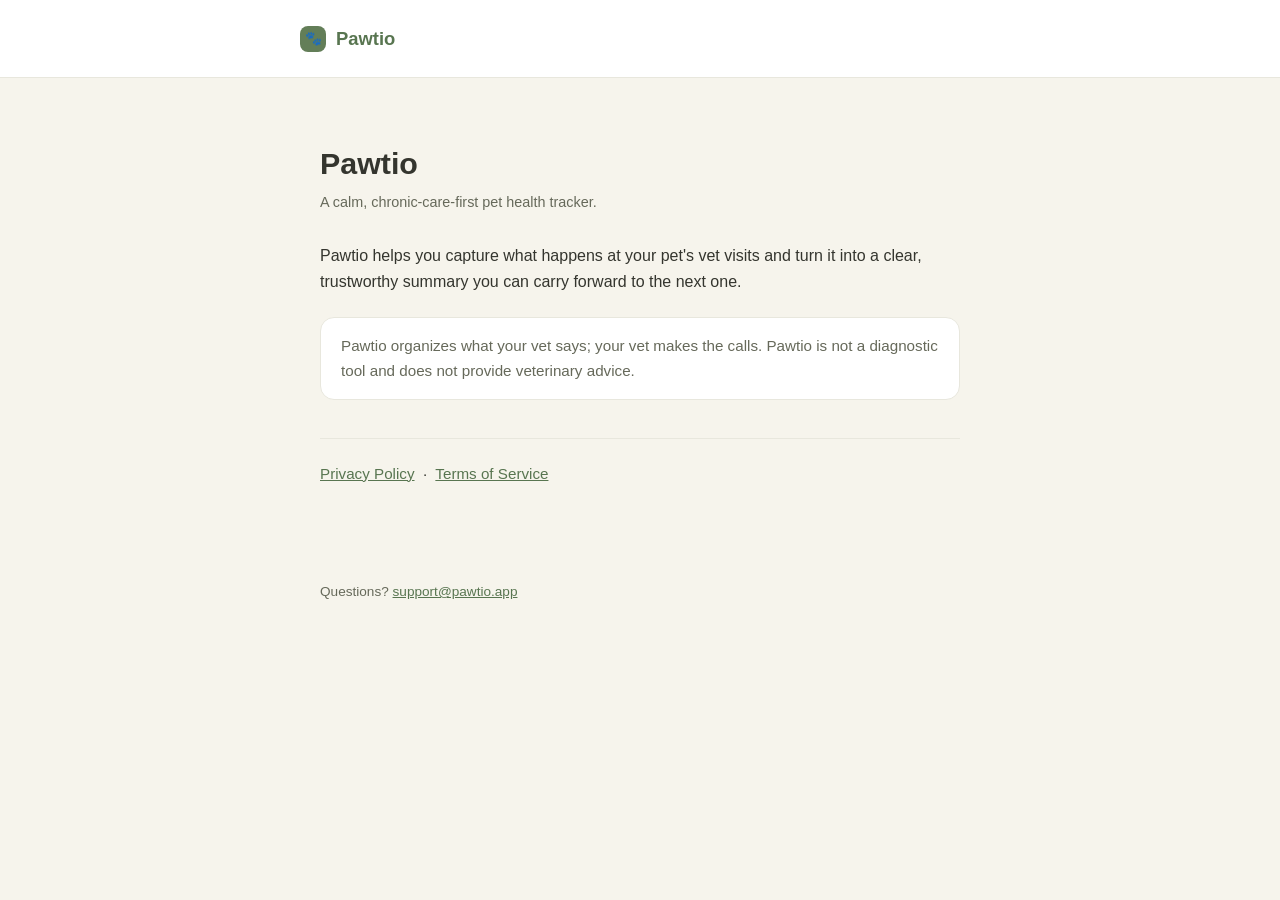
==== index.html @ 6967024a "Initial site: Privacy Policy + Terms of Service pages" ====
<!doctype html>
<html lang="en">
<head>
  <meta charset="utf-8" />
  <meta name="viewport" content="width=device-width, initial-scale=1" />
  <title>Pawtio</title>
  <link rel="stylesheet" href="/style.css" />
</head>
<body>
  <header>
    <a class="brand" href="/">
      <span class="paw">🐾</span>
      Pawtio
    </a>
  </header>
  <main>
    <h1>Pawtio</h1>
    <p class="meta">A calm, chronic-care-first pet health tracker.</p>
    <p>
      Pawtio helps you capture what happens at your pet's vet visits and turn it into a clear,
      trustworthy summary you can carry forward to the next one.
    </p>
    <div class="stance">
      Pawtio organizes what your vet says; your vet makes the calls. Pawtio is not a diagnostic
      tool and does not provide veterinary advice.
    </div>
    <p class="doc-links">
      <a href="/privacy">Privacy Policy</a> &nbsp;·&nbsp; <a href="/terms">Terms of Service</a>
    </p>
  </main>
  <footer>
    Questions? <a href="mailto:support@pawtio.app">support@pawtio.app</a>
  </footer>
</body>
</html>
---- style.css ----
:root {
  --bg: #f6f4ec;
  --surface: #ffffff;
  --text: #34352e;
  --muted: #66695a;
  --primary: #637e58;
  --primary-strong: #587550;
  --border: #e8e7dd;
}

* {
  box-sizing: border-box;
}

body {
  margin: 0;
  background: var(--bg);
  color: var(--text);
  font-family: -apple-system, BlinkMacSystemFont, "Segoe UI", Roboto, Helvetica, Arial,
    sans-serif;
  line-height: 1.6;
}

header {
  padding: 24px 20px;
  border-bottom: 1px solid var(--border);
  background: var(--surface);
}

header .brand {
  max-width: 680px;
  margin: 0 auto;
  display: flex;
  align-items: center;
  gap: 10px;
  font-weight: 700;
  font-size: 1.15rem;
  color: var(--primary-strong);
  text-decoration: none;
}

header .paw {
  width: 26px;
  height: 26px;
  border-radius: 8px;
  background: var(--primary);
  display: inline-flex;
  align-items: center;
  justify-content: center;
  color: var(--bg);
  font-size: 0.85rem;
}

main {
  max-width: 680px;
  margin: 0 auto;
  padding: 40px 20px 80px;
}

h1 {
  font-size: 1.9rem;
  margin-bottom: 4px;
}

h2 {
  font-size: 1.25rem;
  margin-top: 2.2em;
  color: var(--primary-strong);
}

.meta {
  color: var(--muted);
  font-size: 0.9rem;
  margin-top: 0;
  margin-bottom: 2em;
}

.stance {
  background: var(--surface);
  border: 1px solid var(--border);
  border-radius: 14px;
  padding: 16px 20px;
  margin: 1.5em 0;
  color: var(--muted);
  font-size: 0.95rem;
}

a {
  color: var(--primary-strong);
}

ul {
  padding-left: 1.3em;
}

li {
  margin-bottom: 0.5em;
}

.doc-links {
  margin-top: 2.5em;
  padding-top: 1.5em;
  border-top: 1px solid var(--border);
  font-size: 0.95rem;
}

footer {
  max-width: 680px;
  margin: 0 auto;
  padding: 0 20px 60px;
  color: var(--muted);
  font-size: 0.85rem;
}
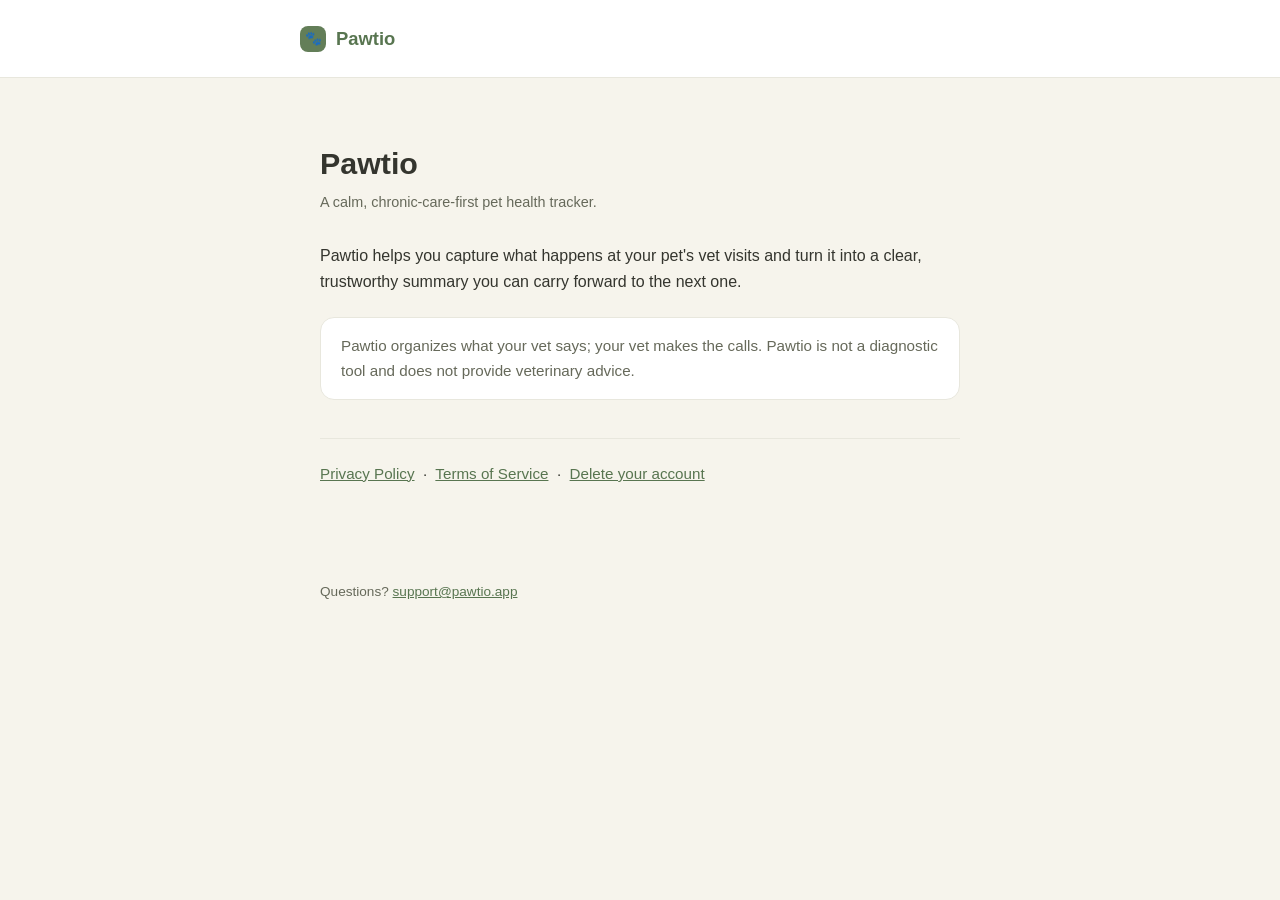
==== commit 782ae619: "Add /delete-account: how to delete a Pawtio account, with or without the app Google Play requires a " ====
--- a/index.html
+++ b/index.html
@@ -26,6 +26,7 @@
     </div>
     <p class="doc-links">
       <a href="/privacy">Privacy Policy</a> &nbsp;·&nbsp; <a href="/terms">Terms of Service</a>
+      &nbsp;·&nbsp; <a href="/delete-account">Delete your account</a>
     </p>
   </main>
   <footer>
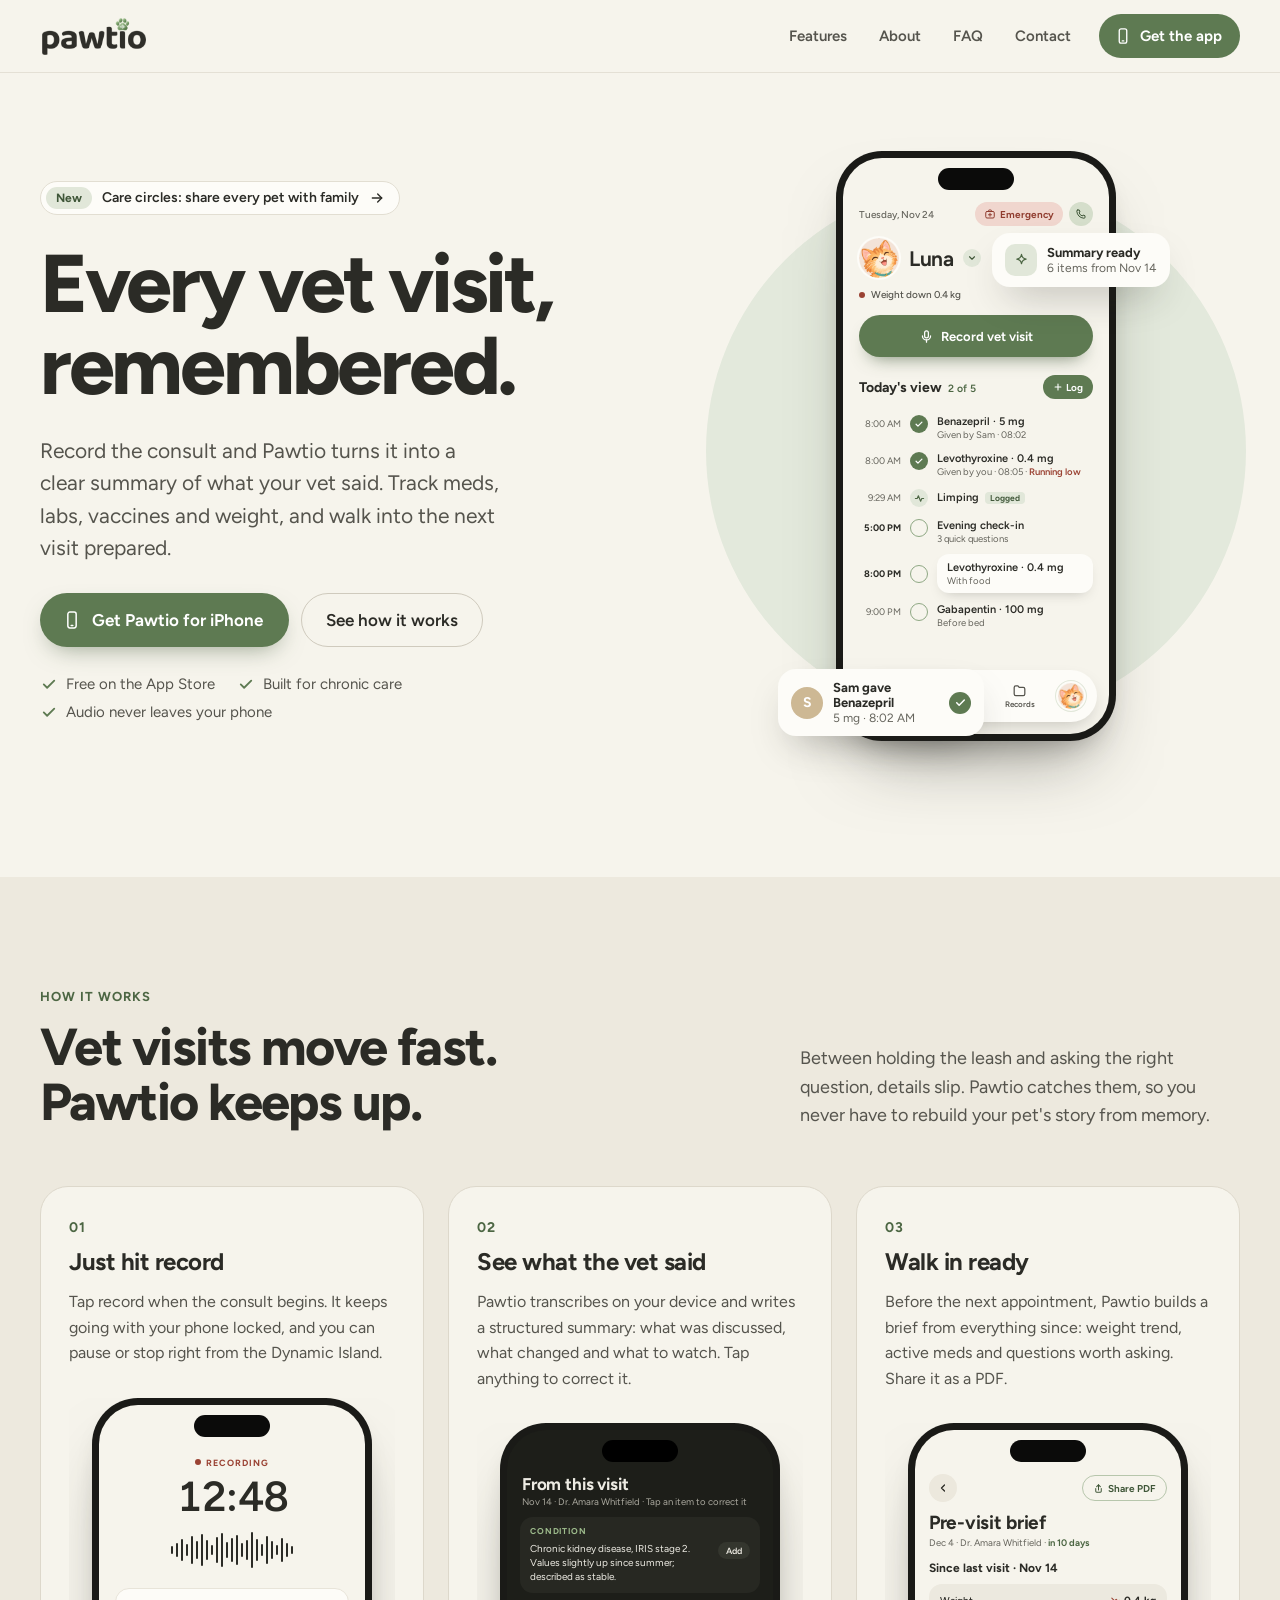
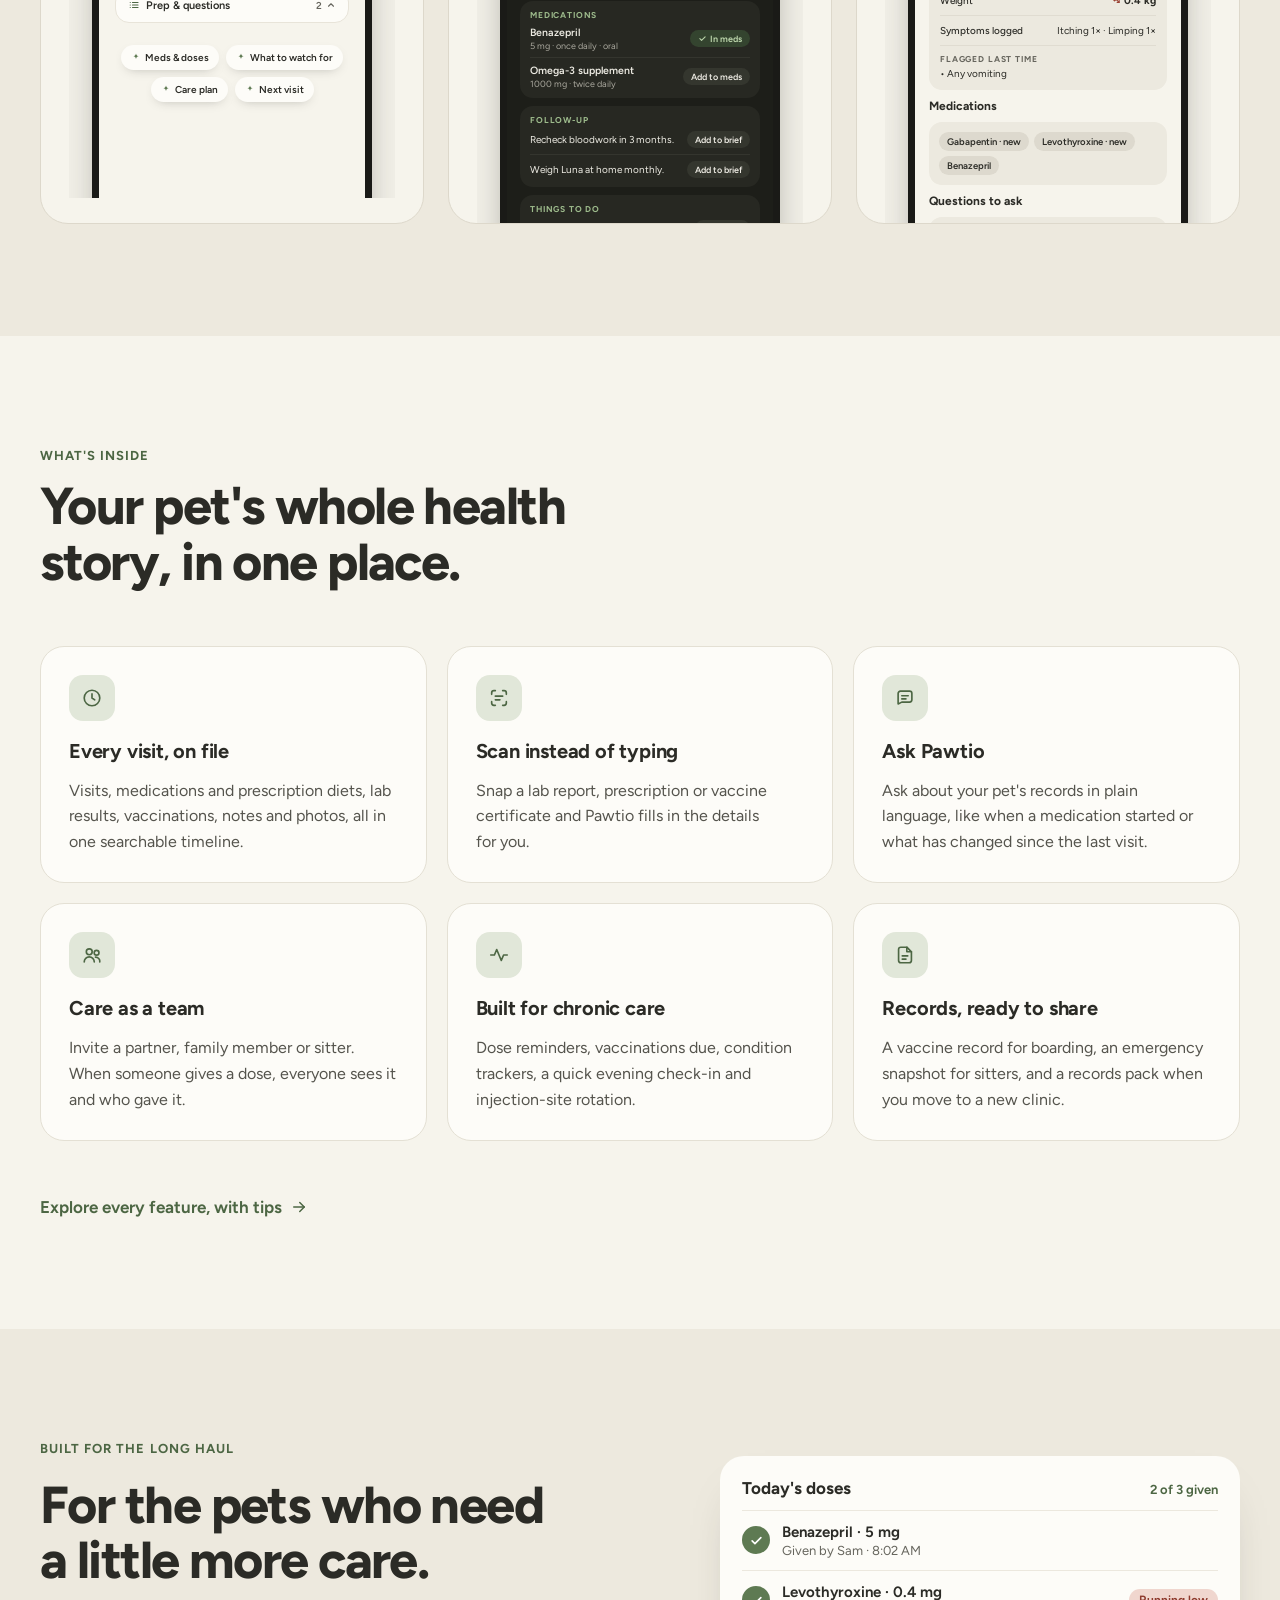
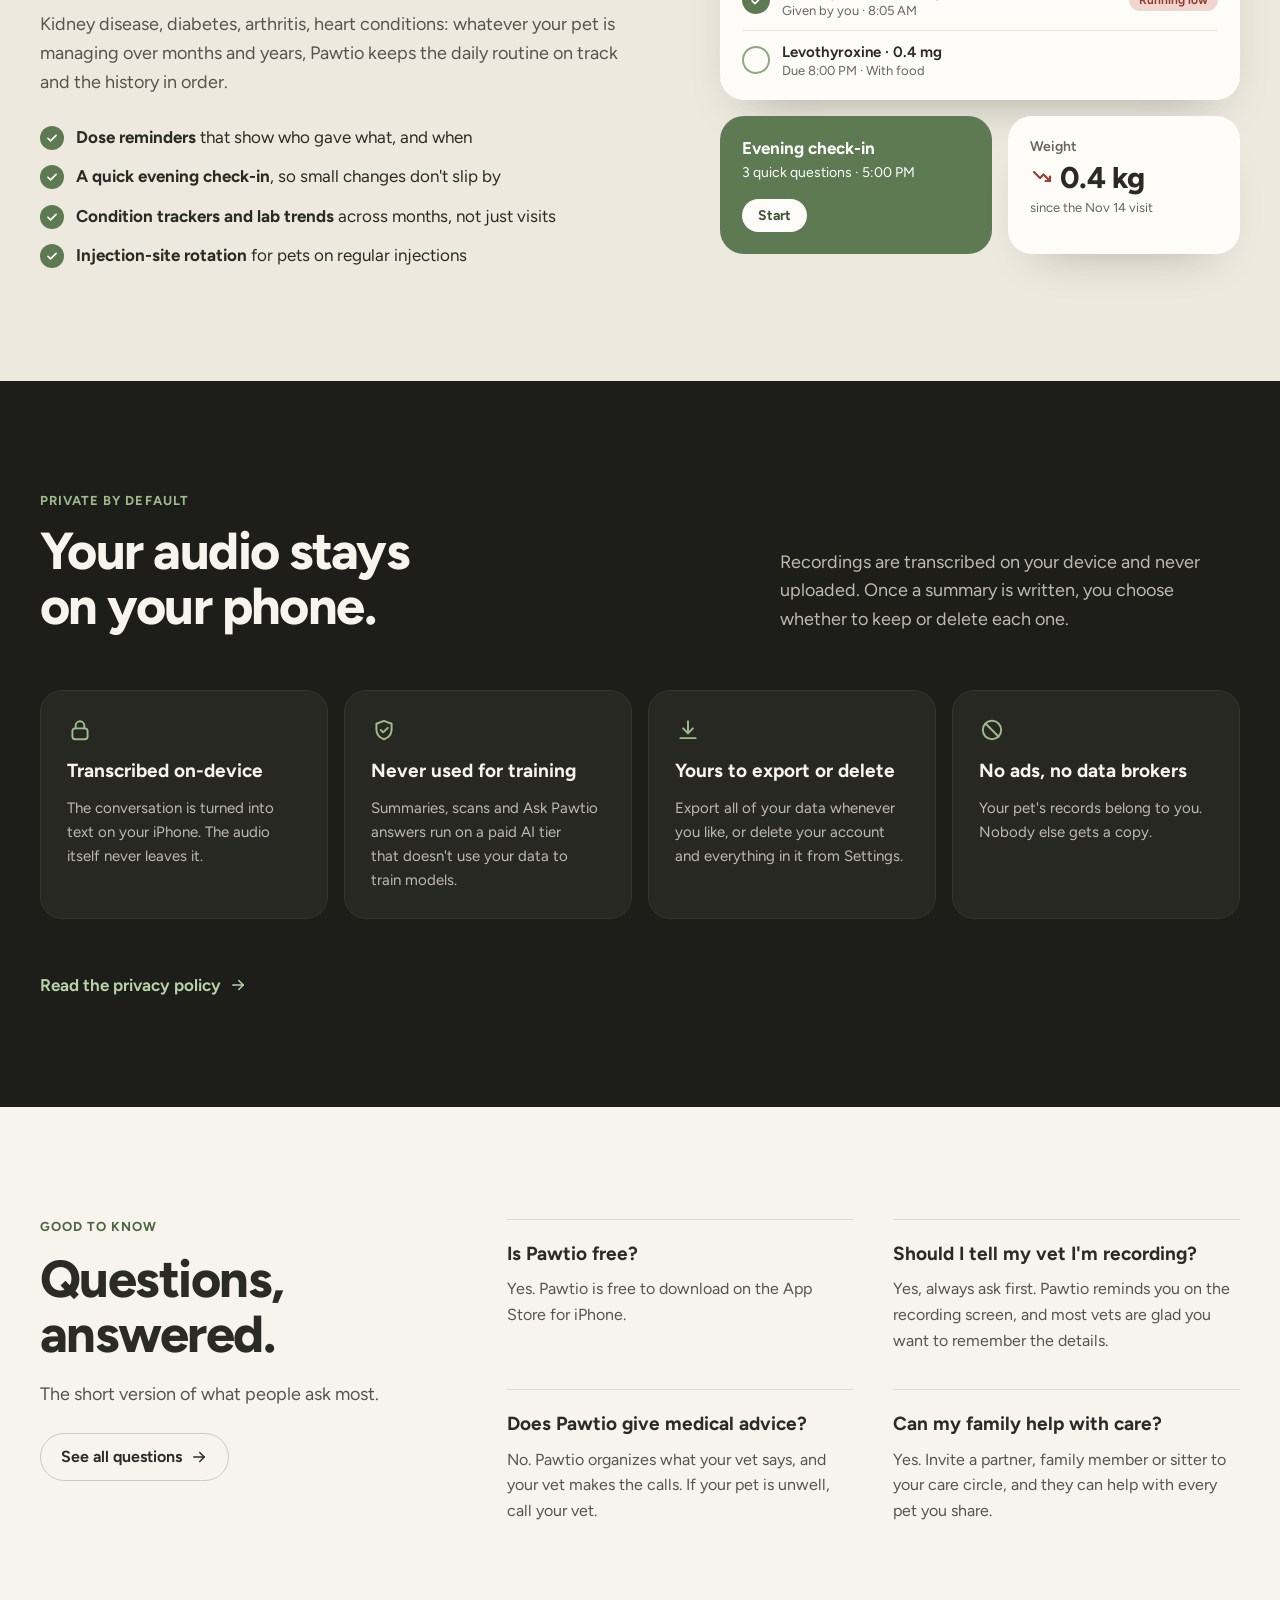
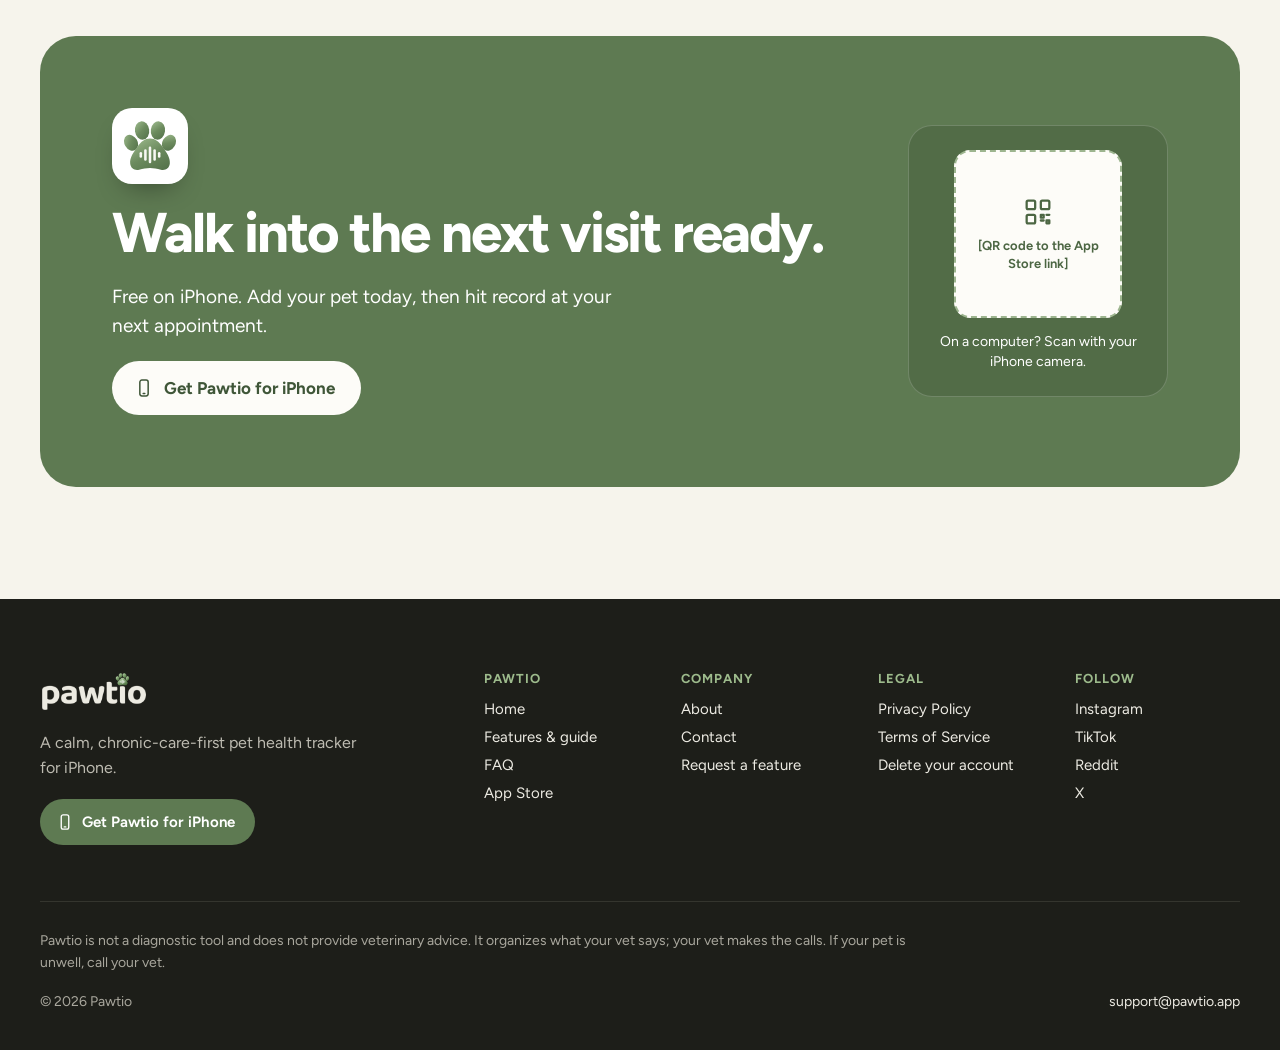
==== commit 5ef48ef3: "Add marketing site from the pawtio.app design: Home, Features, About, FAQ, Contact Static pages conv" ====
--- a/index.html
+++ b/index.html
@@ -1,36 +1,614 @@
 <!doctype html>
 <html lang="en">
 <head>
-  <meta charset="utf-8" />
-  <meta name="viewport" content="width=device-width, initial-scale=1" />
-  <title>Pawtio</title>
-  <link rel="stylesheet" href="/style.css" />
+<meta charset="utf-8">
+<meta name="viewport" content="width=device-width, initial-scale=1">
+<title>Pawtio — Every vet visit, remembered</title>
+<meta name="description" content="Pawtio is a calm, chronic-care-first pet health tracker for iPhone. Record your vet visit, get a clear summary, and walk into the next visit prepared.">
+<link rel="icon" type="image/png" href="/favicon.png">
+<link rel="apple-touch-icon" href="/apple-touch-icon.png">
+<link href="https://fonts.googleapis.com/css2?family=Figtree:wght@400..800&display=swap" rel="stylesheet">
+<style>
+body{margin:0;background:#F6F4EC}
+*{box-sizing:border-box}
+a{color:#4C6643}a:hover{color:#3F5638}
+h1,h2,h3{text-wrap:balance}
+p,li{text-wrap:pretty}
+:focus-visible{outline:2px solid #5E7A52;outline-offset:3px}
+</style>
 </head>
 <body>
-  <header>
-    <a class="brand" href="/">
-      <span class="paw">🐾</span>
-      Pawtio
-    </a>
-  </header>
-  <main>
-    <h1>Pawtio</h1>
-    <p class="meta">A calm, chronic-care-first pet health tracker.</p>
-    <p>
-      Pawtio helps you capture what happens at your pet's vet visits and turn it into a clear,
-      trustworthy summary you can carry forward to the next one.
-    </p>
-    <div class="stance">
-      Pawtio organizes what your vet says; your vet makes the calls. Pawtio is not a diagnostic
-      tool and does not provide veterinary advice.
-    </div>
-    <p class="doc-links">
-      <a href="/privacy">Privacy Policy</a> &nbsp;·&nbsp; <a href="/terms">Terms of Service</a>
-      &nbsp;·&nbsp; <a href="/delete-account">Delete your account</a>
-    </p>
-  </main>
-  <footer>
-    Questions? <a href="mailto:support@pawtio.app">support@pawtio.app</a>
-  </footer>
+<div style="font-family: 'Figtree', ui-sans-serif, system-ui, -apple-system, 'Segoe UI', Roboto, sans-serif; color: #2B2B26; background: #F6F4EC; -webkit-font-smoothing: antialiased;">
+<header style="width: 100%; box-sizing: border-box; font-family: 'Figtree', ui-sans-serif, system-ui, -apple-system, 'Segoe UI', Roboto, sans-serif; color: #2B2B26; background: #F6F4EC; border-bottom: 1px solid #E4E0D5;">
+<div style="max-width: 1248px; margin: 0 auto; padding: 14px 24px; box-sizing: border-box; display: flex; flex-wrap: wrap; align-items: center; justify-content: space-between; gap: 10px 24px;">
+<a href="/" aria-label="Pawtio home" style="display: inline-block; padding: 2px; color: #2B2B26; text-decoration: none; font-size: 30px; font-weight: 750; letter-spacing: -0.035em; line-height: 1;">
+<img src="/assets/wordmark.png" alt="" width="104" height="37" style="display: block; height: 37px; width: auto;">
+</a>
+<nav aria-label="Main" style="display: flex; flex-wrap: wrap; align-items: center; gap: 4px; margin-left: auto;">
+<a href="/features/" style="padding: 10px 14px; border-radius: 999px; font-size: 15px; font-weight: 600; text-decoration: none; color: #55544D; background: transparent;">Features</a>
+<a href="/about/" style="padding: 10px 14px; border-radius: 999px; font-size: 15px; font-weight: 600; text-decoration: none; color: #55544D; background: transparent;">About</a>
+<a href="/faq/" style="padding: 10px 14px; border-radius: 999px; font-size: 15px; font-weight: 600; text-decoration: none; color: #55544D; background: transparent;">FAQ</a>
+<a href="/contact/" style="padding: 10px 14px; border-radius: 999px; font-size: 15px; font-weight: 600; text-decoration: none; color: #55544D; background: transparent;">Contact</a>
+<a href="https://apps.apple.com/app/id6791683099" style="margin-left: 10px; display: inline-flex; align-items: center; gap: 8px; min-height: 44px; padding: 0 18px 0 15px; border-radius: 999px; background: #5E7A52; color: #FFFFFF; font-size: 15px; font-weight: 650; text-decoration: none;">
+<svg viewBox="0 0 24 24" aria-hidden="true" style="width: 18px; height: 18px; fill: none; stroke: currentColor; stroke-width: 1.8; stroke-linecap: round; stroke-linejoin: round; flex: none;"><rect x="7" y="2.5" width="10" height="19" rx="2.5"></rect><path d="M11 18.5h2"></path></svg>
+Get the app
+</a>
+</nav>
+</div>
+</header>
+<main>
+
+<section aria-labelledby="hero-title" style="padding: 48px 24px 96px; overflow: hidden;">
+<div style="max-width: 1200px; margin: 0 auto; display: flex; flex-wrap: wrap; align-items: center; gap: 56px 64px;">
+<div style="flex: 1 1 500px; min-width: 0; display: flex; flex-direction: column; align-items: flex-start; gap: 28px;">
+<a href="/features/#care-circle" style="display: inline-flex; align-items: center; gap: 10px; padding: 5px 14px 5px 5px; border-radius: 999px; background: #FDFCF8; border: 1px solid #E2DED2; color: #2B2B26; font-size: 14px; font-weight: 600; text-decoration: none;">
+<span style="padding: 4px 10px; border-radius: 999px; background: #E1E7D9; color: #3F5638; font-size: 12px; font-weight: 700;">New</span>
+<span>Care circles: share every pet with family</span>
+<svg viewBox="0 0 24 24" aria-hidden="true" style="width: 16px; height: 16px; fill: none; stroke: currentColor; stroke-width: 2; stroke-linecap: round; stroke-linejoin: round; flex: none;"><path d="M5 12h14"></path><path d="m13 6 6 6-6 6"></path></svg>
+</a>
+<h1 id="hero-title" style="margin: 0; font-size: clamp(46px, 6.4vw, 84px); line-height: 1; letter-spacing: -0.04em; font-weight: 750;">Every vet visit, remembered.</h1>
+<p style="margin: 0; max-width: 540px; font-size: clamp(18px, 1.7vw, 21px); line-height: 1.55; color: #55544D;">Record the consult and Pawtio turns it into a clear summary of what your vet said. Track meds, labs, vaccines and weight, and walk into the next visit prepared.</p>
+<div style="display: flex; flex-wrap: wrap; gap: 12px;">
+<a href="https://apps.apple.com/app/id6791683099" style="display: inline-flex; align-items: center; gap: 10px; min-height: 54px; padding: 0 26px 0 22px; border-radius: 999px; background: #5E7A52; color: #FFFFFF; font-size: 17px; font-weight: 650; text-decoration: none; box-shadow: 0 10px 24px -10px rgba(62, 85, 55, 0.55);">
+<svg viewBox="0 0 24 24" aria-hidden="true" style="width: 20px; height: 20px; fill: none; stroke: currentColor; stroke-width: 1.8; stroke-linecap: round; stroke-linejoin: round; flex: none;"><rect x="7" y="2.5" width="10" height="19" rx="2.5"></rect><path d="M11 18.5h2"></path></svg>
+Get Pawtio for iPhone
+</a>
+<a href="#how" style="display: inline-flex; align-items: center; gap: 8px; min-height: 54px; padding: 0 24px; border-radius: 999px; border: 1.5px solid #CFCABD; color: #2B2B26; font-size: 17px; font-weight: 600; text-decoration: none;">See how it works</a>
+</div>
+<ul style="list-style: none; margin: 0; padding: 0; display: flex; flex-wrap: wrap; gap: 10px 22px; font-size: 15px; color: #55544D;">
+<li style="display: flex; align-items: center; gap: 8px;"><svg viewBox="0 0 24 24" aria-hidden="true" style="width: 18px; height: 18px; fill: none; stroke: #5E7A52; stroke-width: 2.4; stroke-linecap: round; stroke-linejoin: round; flex: none;"><path d="m5 12.5 4.5 4.5L19 7.5"></path></svg>Free on the App Store</li>
+<li style="display: flex; align-items: center; gap: 8px;"><svg viewBox="0 0 24 24" aria-hidden="true" style="width: 18px; height: 18px; fill: none; stroke: #5E7A52; stroke-width: 2.4; stroke-linecap: round; stroke-linejoin: round; flex: none;"><path d="m5 12.5 4.5 4.5L19 7.5"></path></svg>Built for chronic care</li>
+<li style="display: flex; align-items: center; gap: 8px;"><svg viewBox="0 0 24 24" aria-hidden="true" style="width: 18px; height: 18px; fill: none; stroke: #5E7A52; stroke-width: 2.4; stroke-linecap: round; stroke-linejoin: round; flex: none;"><path d="m5 12.5 4.5 4.5L19 7.5"></path></svg>Audio never leaves your phone</li>
+</ul>
+</div>
+<div style="flex: 1 1 420px; min-width: 0; display: flex; justify-content: center;">
+<div style="position: relative; width: 340px; max-width: 100%; height: 660px;">
+<div aria-hidden="true" style="position: absolute; left: 50%; top: 50%; width: 540px; height: 540px; margin: -270px 0 0 -270px; border-radius: 50%; background: #E3E9DC;"></div>
+<div style="position: absolute; left: 50%; top: 30px; margin-left: -140px;">
+<div role="img" aria-label="Pawtio's Today screen for Luna: a Record vet visit button, today's doses showing who gave them, and an evening check-in" style="width: 280px; height: 590px; box-sizing: border-box; padding: 7px; border-radius: 46px; background: #1A1A17; box-shadow: 0 40px 70px -30px rgba(43, 43, 38, 0.5), 0 16px 30px -18px rgba(43, 43, 38, 0.4); font-family: 'Figtree', ui-sans-serif, system-ui, -apple-system, 'Segoe UI', Roboto, sans-serif; color: #2B2B26;">
+<div style="position: relative; width: 100%; height: 100%; border-radius: 39px; overflow: hidden; background: #F6F4EC;">
+<div style="position: absolute; top: 10px; left: 50%; width: 76px; height: 22px; margin-left: -38px; border-radius: 11px; background: #0B0B0A;"></div>
+<div style="padding: 44px 16px 0; display: flex; flex-direction: column; gap: 10px;">
+
+<div style="display: flex; align-items: center; justify-content: space-between;">
+<span style="font-size: 10px; font-weight: 500; color: #66655D;">Tuesday, Nov 24</span>
+<div style="display: flex; align-items: center; gap: 6px;">
+<span style="display: inline-flex; align-items: center; gap: 4px; height: 24px; padding: 0 9px; border-radius: 999px; background: #F0D6CE; color: #8F3B2E; font-size: 10px; font-weight: 650;"><svg viewBox="0 0 24 24" style="width: 12px; height: 12px; fill: none; stroke: currentColor; stroke-width: 2; stroke-linecap: round; stroke-linejoin: round;"><rect x="3.5" y="7" width="17" height="13" rx="2.5"></rect><path d="M9 7V5.5A1.5 1.5 0 0 1 10.5 4h3A1.5 1.5 0 0 1 15 5.5V7"></path><path d="M12 10.5v6"></path><path d="M9 13.5h6"></path></svg>Emergency</span>
+<span style="width: 24px; height: 24px; border-radius: 50%; background: #D5DECB; color: #3F5638; display: grid; place-items: center;"><svg viewBox="0 0 24 24" style="width: 12px; height: 12px; fill: none; stroke: currentColor; stroke-width: 2; stroke-linecap: round; stroke-linejoin: round;"><path d="M5.5 4h3l1.5 4-2 1.3a11 11 0 0 0 6.7 6.7L16 14l4 1.5v3a2 2 0 0 1-2.2 2A16.5 16.5 0 0 1 3.5 6.2 2 2 0 0 1 5.5 4z"></path></svg></span>
+</div>
+</div>
+
+<div style="display: flex; align-items: center; gap: 10px; margin-top: 2px;">
+<img src="/assets/luna.png" alt="" style="width: 40px; height: 40px; border-radius: 50%; display: block; flex: none; box-shadow: 0 0 0 2px #FDFCF8;">
+<span style="font-size: 21px; font-weight: 650; letter-spacing: -0.02em;">Luna</span>
+<span style="width: 18px; height: 18px; border-radius: 50%; background: #E1E7D9; color: #3F5638; display: grid; place-items: center;"><svg viewBox="0 0 24 24" style="width: 10px; height: 10px; fill: none; stroke: currentColor; stroke-width: 2.6; stroke-linecap: round; stroke-linejoin: round;"><path d="m6 9 6 6 6-6"></path></svg></span>
+</div>
+
+<div style="display: flex; align-items: center; gap: 6px; font-size: 10px; font-weight: 500; color: #55544D;"><span style="width: 6px; height: 6px; border-radius: 50%; background: #9A4233;"></span>Weight down 0.4 kg</div>
+
+<div style="margin-top: 4px; height: 42px; border-radius: 999px; background: #5E7A52; color: #FFFFFF; display: flex; align-items: center; justify-content: center; gap: 7px; font-size: 13px; font-weight: 650; box-shadow: 0 10px 18px -10px rgba(62, 85, 55, 0.7);"><svg viewBox="0 0 24 24" style="width: 15px; height: 15px; fill: none; stroke: currentColor; stroke-width: 2; stroke-linecap: round; stroke-linejoin: round;"><rect x="9" y="3" width="6" height="11" rx="3"></rect><path d="M5.5 11a6.5 6.5 0 0 0 13 0"></path><path d="M12 17.5V21"></path></svg>Record vet visit</div>
+
+<div style="display: flex; align-items: center; justify-content: space-between; margin-top: 8px;">
+<span style="display: inline-flex; align-items: baseline; gap: 6px;"><span style="font-size: 14px; font-weight: 700;">Today's view</span><span style="font-size: 10.5px; font-weight: 600; color: #4C6643;">2 of 5</span></span>
+<span style="display: inline-flex; align-items: center; gap: 3px; height: 24px; padding: 0 10px; border-radius: 999px; background: #5E7A52; color: #FFFFFF; font-size: 10px; font-weight: 650;"><svg viewBox="0 0 24 24" style="width: 10px; height: 10px; fill: none; stroke: currentColor; stroke-width: 2.6; stroke-linecap: round;"><path d="M12 5v14"></path><path d="M5 12h14"></path></svg>Log</span>
+</div>
+
+<div style="display: flex; flex-direction: column;">
+<div style="display: grid; grid-template-columns: 42px 18px minmax(0, 1fr); column-gap: 9px; align-items: start; padding: 6px 0;">
+<span style="font-size: 9.5px; color: #66655D; text-align: right; padding-top: 3px;">8:00 AM</span>
+<span style="width: 18px; height: 18px; border-radius: 50%; background: #5E7A52; color: #FFFFFF; display: grid; place-items: center;"><svg viewBox="0 0 24 24" style="width: 10px; height: 10px; fill: none; stroke: currentColor; stroke-width: 3; stroke-linecap: round; stroke-linejoin: round;"><path d="m5 12.5 4.5 4.5L19 7.5"></path></svg></span>
+<span style="display: flex; flex-direction: column; gap: 1px;"><span style="font-size: 11px; font-weight: 600;">Benazepril · 5 mg</span><span style="font-size: 9.5px; color: #66655D;">Given by Sam · 08:02</span></span>
+</div>
+<div style="display: grid; grid-template-columns: 42px 18px minmax(0, 1fr); column-gap: 9px; align-items: start; padding: 6px 0;">
+<span style="font-size: 9.5px; color: #66655D; text-align: right; padding-top: 3px;">8:00 AM</span>
+<span style="width: 18px; height: 18px; border-radius: 50%; background: #5E7A52; color: #FFFFFF; display: grid; place-items: center;"><svg viewBox="0 0 24 24" style="width: 10px; height: 10px; fill: none; stroke: currentColor; stroke-width: 3; stroke-linecap: round; stroke-linejoin: round;"><path d="m5 12.5 4.5 4.5L19 7.5"></path></svg></span>
+<span style="display: flex; flex-direction: column; gap: 1px;"><span style="font-size: 11px; font-weight: 600;">Levothyroxine · 0.4 mg</span><span style="font-size: 9.5px; color: #66655D;">Given by you · 08:05 · <span style="color: #9A4233; font-weight: 600;">Running low</span></span></span>
+</div>
+<div style="display: grid; grid-template-columns: 42px 18px minmax(0, 1fr); column-gap: 9px; align-items: start; padding: 6px 0;">
+<span style="font-size: 9.5px; color: #66655D; text-align: right; padding-top: 3px;">9:29 AM</span>
+<span style="width: 18px; height: 18px; border-radius: 50%; background: #E1E7D9; color: #4C6643; display: grid; place-items: center;"><svg viewBox="0 0 24 24" style="width: 11px; height: 11px; fill: none; stroke: currentColor; stroke-width: 2.4; stroke-linecap: round; stroke-linejoin: round;"><path d="M3 12h4l2.5-6 5 12 2.5-6h4"></path></svg></span>
+<span style="display: flex; align-items: center; gap: 6px; padding-top: 2px;"><span style="font-size: 11px; font-weight: 600;">Limping</span><span style="padding: 1px 5px; border-radius: 4px; background: #E1E7D9; color: #3F5638; font-size: 8.5px; font-weight: 650;">Logged</span></span>
+</div>
+<div style="display: grid; grid-template-columns: 42px 18px minmax(0, 1fr); column-gap: 9px; align-items: start; padding: 6px 0;">
+<span style="font-size: 9.5px; font-weight: 700; text-align: right; padding-top: 3px;">5:00 PM</span>
+<span style="width: 18px; height: 18px; border-radius: 50%; border: 1.5px solid #8FA884; box-sizing: border-box;"></span>
+<span style="display: flex; flex-direction: column; gap: 1px;"><span style="font-size: 11px; font-weight: 600;">Evening check-in</span><span style="font-size: 9.5px; color: #66655D;">3 quick questions</span></span>
+</div>
+<div style="display: grid; grid-template-columns: 42px 18px minmax(0, 1fr); column-gap: 9px; align-items: center; padding: 4px 0;">
+<span style="font-size: 9.5px; font-weight: 700; text-align: right;">8:00 PM</span>
+<span style="width: 18px; height: 18px; border-radius: 50%; border: 1.5px solid #8FA884; box-sizing: border-box;"></span>
+<span style="display: flex; flex-direction: column; gap: 1px; padding: 7px 10px; border-radius: 12px; background: #FDFCF8; box-shadow: 0 6px 14px -8px rgba(43, 43, 38, 0.35);"><span style="font-size: 11px; font-weight: 600;">Levothyroxine · 0.4 mg</span><span style="font-size: 9.5px; color: #66655D;">With food</span></span>
+</div>
+<div style="display: grid; grid-template-columns: 42px 18px minmax(0, 1fr); column-gap: 9px; align-items: start; padding: 6px 0;">
+<span style="font-size: 9.5px; color: #66655D; text-align: right; padding-top: 3px;">9:00 PM</span>
+<span style="width: 18px; height: 18px; border-radius: 50%; border: 1.5px solid #8FA884; box-sizing: border-box;"></span>
+<span style="display: flex; flex-direction: column; gap: 1px;"><span style="font-size: 11px; font-weight: 600;">Gabapentin · 100 mg</span><span style="font-size: 9.5px; color: #66655D;">Before bed</span></span>
+</div>
+</div>
+</div>
+
+<div style="position: absolute; left: 12px; right: 12px; bottom: 12px; height: 52px; border-radius: 26px; background: #FDFCF8; box-shadow: 0 8px 20px -8px rgba(43, 43, 38, 0.3); display: flex; align-items: center; justify-content: space-around; padding: 0 6px;">
+<span style="width: 50px; height: 40px; border-radius: 20px; background: #E1E7D9; color: #3F5638; display: flex; flex-direction: column; align-items: center; justify-content: center; gap: 1px;"><svg viewBox="0 0 24 24" style="width: 15px; height: 15px; fill: none; stroke: currentColor; stroke-width: 2; stroke-linecap: round; stroke-linejoin: round;"><path d="M4 10.5 12 4l8 6.5V19a1.5 1.5 0 0 1-1.5 1.5H15v-6H9v6H5.5A1.5 1.5 0 0 1 4 19z"></path></svg><span style="font-size: 8px; font-weight: 650;">Home</span></span>
+<span style="width: 50px; height: 40px; color: #55544D; display: flex; flex-direction: column; align-items: center; justify-content: center; gap: 1px;"><svg viewBox="0 0 24 24" style="width: 15px; height: 15px; fill: none; stroke: currentColor; stroke-width: 2; stroke-linecap: round; stroke-linejoin: round;"><path d="M3 12h4l2.5-6 5 12 2.5-6h4"></path></svg><span style="font-size: 8px; font-weight: 600;">Health</span></span>
+<span style="width: 50px; height: 40px; color: #55544D; display: flex; flex-direction: column; align-items: center; justify-content: center; gap: 1px;"><svg viewBox="0 0 24 24" style="width: 15px; height: 15px; fill: none; stroke: currentColor; stroke-width: 2; stroke-linecap: round; stroke-linejoin: round;"><path d="M3.5 7A2.5 2.5 0 0 1 6 4.5h3.5l2 2.5H18A2.5 2.5 0 0 1 20.5 9.5v8A2.5 2.5 0 0 1 18 20H6a2.5 2.5 0 0 1-2.5-2.5z"></path></svg><span style="font-size: 8px; font-weight: 600;">Records</span></span>
+<img src="/assets/luna.png" alt="" style="width: 26px; height: 26px; border-radius: 50%; display: block; flex: none; box-shadow: 0 0 0 2px #FDFCF8, 0 0 0 3px #E1E7D9;">
+</div>
+
+</div>
+</div>
+</div>
+<div aria-hidden="true" style="position: absolute; right: -24px; top: 112px; width: 178px; padding: 11px 13px; border-radius: 18px; background: #FDFCF8; box-shadow: 0 18px 40px -16px rgba(43, 43, 38, 0.4); display: flex; align-items: center; gap: 10px;">
+<span style="width: 32px; height: 32px; border-radius: 10px; background: #E1E7D9; color: #4C6643; display: grid; place-items: center; flex: none;"><svg viewBox="0 0 24 24" style="width: 17px; height: 17px; fill: none; stroke: currentColor; stroke-width: 1.8; stroke-linecap: round; stroke-linejoin: round;"><path d="M12 3.5c.6 3.9 2.6 5.9 6.5 6.5-3.9.6-5.9 2.6-6.5 6.5-.6-3.9-2.6-5.9-6.5-6.5 3.9-.6 5.9-2.6 6.5-6.5z"></path></svg></span>
+<span style="display: flex; flex-direction: column; gap: 1px;"><span style="font-size: 13px; font-weight: 700;">Summary ready</span><span style="font-size: 12px; color: #66655D;">6 items from Nov 14</span></span>
+</div>
+<div aria-hidden="true" style="position: absolute; left: -28px; top: 548px; width: 206px; padding: 11px 13px; border-radius: 18px; background: #FDFCF8; box-shadow: 0 18px 40px -16px rgba(43, 43, 38, 0.4); display: flex; align-items: center; gap: 10px;">
+<span style="width: 32px; height: 32px; border-radius: 50%; background: #CDB894; color: #FFFFFF; display: grid; place-items: center; flex: none; font-size: 14px; font-weight: 700;">S</span>
+<span style="display: flex; flex-direction: column; gap: 1px; flex: 1;"><span style="font-size: 13px; font-weight: 700;">Sam gave Benazepril</span><span style="font-size: 12px; color: #66655D;">5 mg · 8:02 AM</span></span>
+<span style="width: 22px; height: 22px; border-radius: 50%; background: #5E7A52; color: #FFFFFF; display: grid; place-items: center; flex: none;"><svg viewBox="0 0 24 24" style="width: 13px; height: 13px; fill: none; stroke: currentColor; stroke-width: 2.8; stroke-linecap: round; stroke-linejoin: round;"><path d="m5 12.5 4.5 4.5L19 7.5"></path></svg></span>
+</div>
+</div>
+</div>
+</div>
+</section>
+
+<section id="how" aria-labelledby="how-title" style="padding: 112px 24px; background: #EDE9DE;">
+<div style="max-width: 1200px; margin: 0 auto; display: flex; flex-direction: column; gap: 56px;">
+<div style="display: flex; flex-wrap: wrap; align-items: flex-end; justify-content: space-between; gap: 24px 48px;">
+<div style="flex: 1 1 520px; max-width: 700px; display: flex; flex-direction: column; gap: 16px;">
+<p style="margin: 0; font-size: 13px; font-weight: 700; letter-spacing: 0.08em; text-transform: uppercase; color: #4C6643;">How it works</p>
+<h2 id="how-title" style="margin: 0; font-size: clamp(32px, 4.2vw, 52px); line-height: 1.06; letter-spacing: -0.03em; font-weight: 750;">Vet visits move fast. Pawtio keeps up.</h2>
+</div>
+<p style="flex: 1 1 340px; max-width: 440px; margin: 0; font-size: 18px; line-height: 1.6; color: #55544D;">Between holding the leash and asking the right question, details slip. Pawtio catches them, so you never have to rebuild your pet's story from memory.</p>
+</div>
+<ol style="list-style: none; margin: 0; padding: 0; display: grid; grid-template-columns: repeat(auto-fit, minmax(min(340px, 100%), 1fr)); gap: 24px;">
+<li style="display: flex; flex-direction: column; gap: 12px; padding: 32px 28px 0; border-radius: 28px; background: #F6F4EC; border: 1px solid #DDD8CB; overflow: hidden;">
+<span style="font-size: 14px; font-weight: 700; letter-spacing: 0.06em; color: #4C6643;">01</span>
+<h3 style="margin: 0; font-size: 24px; line-height: 1.2; letter-spacing: -0.02em; font-weight: 700;">Just hit record</h3>
+<p style="margin: 0; font-size: 16px; line-height: 1.6; color: #55544D;">Tap record when the consult begins. It keeps going with your phone locked, and you can pause or stop right from the Dynamic Island.</p>
+<div style="height: 400px; margin-top: 20px; display: flex; justify-content: center; overflow: hidden;">
+<div role="img" aria-label="Pawtio recording a vet visit: a running timer, live sound levels, the topics it listens for, and a Stop and summarize button" style="width: 280px; height: 590px; box-sizing: border-box; padding: 7px; border-radius: 46px; background: #1A1A17; box-shadow: 0 40px 70px -30px rgba(43, 43, 38, 0.5), 0 16px 30px -18px rgba(43, 43, 38, 0.4); font-family: 'Figtree', ui-sans-serif, system-ui, -apple-system, 'Segoe UI', Roboto, sans-serif; color: #2B2B26;">
+<div style="position: relative; width: 100%; height: 100%; border-radius: 39px; overflow: hidden; background: #F6F4EC;">
+<div style="position: absolute; top: 10px; left: 50%; width: 76px; height: 22px; margin-left: -38px; border-radius: 11px; background: #0B0B0A;"></div>
+<div style="position: absolute; top: 0; right: 0; bottom: 0; left: 0; padding: 52px 16px 18px; box-sizing: border-box; display: flex; flex-direction: column; align-items: center;">
+
+<span style="display: inline-flex; align-items: center; gap: 5px; font-size: 9px; font-weight: 700; letter-spacing: 0.12em; color: #9A4233;"><span style="width: 6px; height: 6px; border-radius: 50%; background: #9A4233;"></span>RECORDING</span>
+<span style="margin-top: 6px; font-size: 42px; font-weight: 600; letter-spacing: -0.02em; line-height: 1.1; font-variant-numeric: tabular-nums;">12:48</span>
+
+<div style="margin-top: 12px; height: 36px; display: flex; align-items: center; gap: 2.5px;">
+<span style="width: 2.5px; height: 8px; border-radius: 2px; background: #2B2B26;"></span>
+<span style="width: 2.5px; height: 14px; border-radius: 2px; background: #2B2B26;"></span>
+<span style="width: 2.5px; height: 22px; border-radius: 2px; background: #2B2B26;"></span>
+<span style="width: 2.5px; height: 12px; border-radius: 2px; background: #2B2B26;"></span>
+<span style="width: 2.5px; height: 28px; border-radius: 2px; background: #2B2B26;"></span>
+<span style="width: 2.5px; height: 18px; border-radius: 2px; background: #2B2B26;"></span>
+<span style="width: 2.5px; height: 32px; border-radius: 2px; background: #2B2B26;"></span>
+<span style="width: 2.5px; height: 20px; border-radius: 2px; background: #2B2B26;"></span>
+<span style="width: 2.5px; height: 10px; border-radius: 2px; background: #2B2B26;"></span>
+<span style="width: 2.5px; height: 26px; border-radius: 2px; background: #2B2B26;"></span>
+<span style="width: 2.5px; height: 34px; border-radius: 2px; background: #2B2B26;"></span>
+<span style="width: 2.5px; height: 16px; border-radius: 2px; background: #2B2B26;"></span>
+<span style="width: 2.5px; height: 24px; border-radius: 2px; background: #2B2B26;"></span>
+<span style="width: 2.5px; height: 30px; border-radius: 2px; background: #2B2B26;"></span>
+<span style="width: 2.5px; height: 14px; border-radius: 2px; background: #2B2B26;"></span>
+<span style="width: 2.5px; height: 20px; border-radius: 2px; background: #2B2B26;"></span>
+<span style="width: 2.5px; height: 36px; border-radius: 2px; background: #2B2B26;"></span>
+<span style="width: 2.5px; height: 22px; border-radius: 2px; background: #2B2B26;"></span>
+<span style="width: 2.5px; height: 12px; border-radius: 2px; background: #2B2B26;"></span>
+<span style="width: 2.5px; height: 28px; border-radius: 2px; background: #2B2B26;"></span>
+<span style="width: 2.5px; height: 18px; border-radius: 2px; background: #2B2B26;"></span>
+<span style="width: 2.5px; height: 10px; border-radius: 2px; background: #2B2B26;"></span>
+<span style="width: 2.5px; height: 24px; border-radius: 2px; background: #2B2B26;"></span>
+<span style="width: 2.5px; height: 14px; border-radius: 2px; background: #2B2B26;"></span>
+<span style="width: 2.5px; height: 8px; border-radius: 2px; background: #2B2B26;"></span>
+</div>
+
+<div style="margin-top: 20px; width: 100%; box-sizing: border-box; display: flex; align-items: center; justify-content: space-between; padding: 10px 12px; border-radius: 14px; background: #FDFCF8; border: 1px solid #E8E4D9;">
+<span style="display: inline-flex; align-items: center; gap: 6px; font-size: 11px; font-weight: 600;"><svg viewBox="0 0 24 24" style="width: 12px; height: 12px; fill: none; stroke: #4C6643; stroke-width: 2.2; stroke-linecap: round; stroke-linejoin: round;"><path d="M9 7h11"></path><path d="M9 12h11"></path><path d="M9 17h11"></path><path d="M4.5 7h.01"></path><path d="M4.5 12h.01"></path><path d="M4.5 17h.01"></path></svg>Prep &amp; questions</span>
+<span style="display: inline-flex; align-items: center; gap: 4px; font-size: 10px; font-weight: 600; color: #66655D;">2<svg viewBox="0 0 24 24" style="width: 10px; height: 10px; fill: none; stroke: currentColor; stroke-width: 2.6; stroke-linecap: round; stroke-linejoin: round;"><path d="m6 15 6-6 6 6"></path></svg></span>
+</div>
+
+<div style="margin-top: 22px; display: flex; flex-wrap: wrap; justify-content: center; gap: 7px;">
+<span style="display: inline-flex; align-items: center; gap: 4px; padding: 6px 10px; border-radius: 999px; background: #FDFCF8; box-shadow: 0 4px 12px -6px rgba(43, 43, 38, 0.35); font-size: 10px; font-weight: 600;"><svg viewBox="0 0 24 24" style="width: 10px; height: 10px; fill: #5E7A52;"><path d="M12 3.5c.6 3.9 2.6 5.9 6.5 6.5-3.9.6-5.9 2.6-6.5 6.5-.6-3.9-2.6-5.9-6.5-6.5 3.9-.6 5.9-2.6 6.5-6.5z"></path></svg>Meds &amp; doses</span>
+<span style="display: inline-flex; align-items: center; gap: 4px; padding: 6px 10px; border-radius: 999px; background: #FDFCF8; box-shadow: 0 4px 12px -6px rgba(43, 43, 38, 0.35); font-size: 10px; font-weight: 600;"><svg viewBox="0 0 24 24" style="width: 10px; height: 10px; fill: #5E7A52;"><path d="M12 3.5c.6 3.9 2.6 5.9 6.5 6.5-3.9.6-5.9 2.6-6.5 6.5-.6-3.9-2.6-5.9-6.5-6.5 3.9-.6 5.9-2.6 6.5-6.5z"></path></svg>What to watch for</span>
+<span style="display: inline-flex; align-items: center; gap: 4px; padding: 6px 10px; border-radius: 999px; background: #FDFCF8; box-shadow: 0 4px 12px -6px rgba(43, 43, 38, 0.35); font-size: 10px; font-weight: 600;"><svg viewBox="0 0 24 24" style="width: 10px; height: 10px; fill: #5E7A52;"><path d="M12 3.5c.6 3.9 2.6 5.9 6.5 6.5-3.9.6-5.9 2.6-6.5 6.5-.6-3.9-2.6-5.9-6.5-6.5 3.9-.6 5.9-2.6 6.5-6.5z"></path></svg>Care plan</span>
+<span style="display: inline-flex; align-items: center; gap: 4px; padding: 6px 10px; border-radius: 999px; background: #FDFCF8; box-shadow: 0 4px 12px -6px rgba(43, 43, 38, 0.35); font-size: 10px; font-weight: 600;"><svg viewBox="0 0 24 24" style="width: 10px; height: 10px; fill: #5E7A52;"><path d="M12 3.5c.6 3.9 2.6 5.9 6.5 6.5-3.9.6-5.9 2.6-6.5 6.5-.6-3.9-2.6-5.9-6.5-6.5 3.9-.6 5.9-2.6 6.5-6.5z"></path></svg>Next visit</span>
+</div>
+
+<div style="flex: 1;"></div>
+
+<p style="margin: 0; font-size: 9.5px; line-height: 1.45; color: #66655D; text-align: center;">Audio stays on your device.<br/>Let your vet know they're being recorded.</p>
+<span style="margin-top: 10px; display: inline-flex; align-items: center; gap: 5px; padding: 5px 10px 5px 5px; border-radius: 999px; background: #ECE8DD; font-size: 10px; font-weight: 600;"><img src="/assets/luna.png" alt="" style="width: 15px; height: 15px; border-radius: 50%; display: block; flex: none;">Filing under Luna<svg viewBox="0 0 24 24" style="width: 9px; height: 9px; fill: none; stroke: currentColor; stroke-width: 2.8; stroke-linecap: round; stroke-linejoin: round;"><path d="m6 15 6-6 6 6"></path></svg></span>
+<div style="margin-top: 12px; width: 100%; display: flex; gap: 8px;">
+<span style="width: 44px; height: 44px; flex: none; border-radius: 15px; background: #ECE8DD; color: #2B2B26; display: grid; place-items: center;"><svg viewBox="0 0 24 24" style="width: 15px; height: 15px; fill: none; stroke: currentColor; stroke-width: 2.8; stroke-linecap: round;"><path d="M9 6v12"></path><path d="M15 6v12"></path></svg></span>
+<span style="flex: 1; height: 44px; border-radius: 999px; background: #5E7A52; color: #FFFFFF; display: flex; align-items: center; justify-content: center; gap: 7px; font-size: 12.5px; font-weight: 650;"><svg viewBox="0 0 24 24" style="width: 11px; height: 11px;"><rect x="5" y="5" width="14" height="14" rx="3" fill="#FFFFFF"></rect></svg>Stop &amp; summarize</span>
+</div>
+<span style="margin-top: 10px; font-size: 10px; font-weight: 600; color: #9A4233;">Cancel recording</span>
+
+</div>
+</div>
+</div>
+</div>
+</li>
+<li style="display: flex; flex-direction: column; gap: 12px; padding: 32px 28px 0; border-radius: 28px; background: #F6F4EC; border: 1px solid #DDD8CB; overflow: hidden;">
+<span style="font-size: 14px; font-weight: 700; letter-spacing: 0.06em; color: #4C6643;">02</span>
+<h3 style="margin: 0; font-size: 24px; line-height: 1.2; letter-spacing: -0.02em; font-weight: 700;">See what the vet said</h3>
+<p style="margin: 0; font-size: 16px; line-height: 1.6; color: #55544D;">Pawtio transcribes on your device and writes a structured summary: what was discussed, what changed and what to watch. Tap anything to correct it.</p>
+<div style="height: 400px; margin-top: 20px; display: flex; justify-content: center; overflow: hidden;">
+<div role="img" aria-label="Pawtio's visit summary: the condition, medications, follow-ups and things to watch, each ready to add to your records" style="width: 280px; height: 590px; box-sizing: border-box; padding: 7px; border-radius: 46px; background: #1A1A17; box-shadow: 0 40px 70px -30px rgba(43, 43, 38, 0.55), 0 16px 30px -18px rgba(43, 43, 38, 0.45); font-family: 'Figtree', ui-sans-serif, system-ui, -apple-system, 'Segoe UI', Roboto, sans-serif; color: #EDEBE3;">
+<div style="position: relative; width: 100%; height: 100%; border-radius: 39px; overflow: hidden; background: #1D1E19;">
+<div style="position: absolute; top: 10px; left: 50%; width: 76px; height: 22px; margin-left: -38px; border-radius: 11px; background: #000000;"></div>
+<div style="padding: 44px 13px 0; display: flex; flex-direction: column; gap: 8px;">
+
+<div style="display: flex; flex-direction: column; gap: 2px; padding: 0 2px 2px;">
+<span style="font-size: 17px; font-weight: 700; letter-spacing: -0.01em;">From this visit</span>
+<span style="font-size: 9.5px; color: #A9A79D;">Nov 14 · Dr. Amara Whitfield · Tap an item to correct it</span>
+</div>
+
+<div style="padding: 9px 10px; border-radius: 13px; background: #272822; display: flex; flex-direction: column; gap: 6px;">
+<span style="font-size: 8.5px; font-weight: 700; letter-spacing: 0.1em; color: #9DBB8C;">CONDITION</span>
+<div style="display: flex; align-items: flex-start; justify-content: space-between; gap: 8px;">
+<span style="font-size: 10px; line-height: 1.4;">Chronic kidney disease, IRIS stage 2. Values slightly up since summer; described as stable.</span>
+<span style="flex: none; padding: 3px 8px; border-radius: 999px; background: #34362E; font-size: 9px; font-weight: 600;">Add</span>
+</div>
+</div>
+
+<div style="padding: 9px 10px; border-radius: 13px; background: #272822; display: flex; flex-direction: column; gap: 6px;">
+<span style="font-size: 8.5px; font-weight: 700; letter-spacing: 0.1em; color: #9DBB8C;">MEDICATIONS</span>
+<div style="display: flex; align-items: center; justify-content: space-between; gap: 8px;">
+<span style="display: flex; flex-direction: column; gap: 1px;"><span style="font-size: 10.5px; font-weight: 600;">Benazepril</span><span style="font-size: 9px; color: #A9A79D;">5 mg · once daily · oral</span></span>
+<span style="flex: none; display: inline-flex; align-items: center; gap: 3px; padding: 3px 8px; border-radius: 999px; background: #34442F; color: #B9D3A9; font-size: 9px; font-weight: 650;"><svg viewBox="0 0 24 24" style="width: 9px; height: 9px; fill: none; stroke: currentColor; stroke-width: 3; stroke-linecap: round; stroke-linejoin: round;"><path d="m5 12.5 4.5 4.5L19 7.5"></path></svg>In meds</span>
+</div>
+<div style="height: 1px; background: #34352E;"></div>
+<div style="display: flex; align-items: center; justify-content: space-between; gap: 8px;">
+<span style="display: flex; flex-direction: column; gap: 1px;"><span style="font-size: 10.5px; font-weight: 600;">Omega-3 supplement</span><span style="font-size: 9px; color: #A9A79D;">1000 mg · twice daily</span></span>
+<span style="flex: none; padding: 3px 8px; border-radius: 999px; background: #34362E; font-size: 9px; font-weight: 600;">Add to meds</span>
+</div>
+</div>
+
+<div style="padding: 9px 10px; border-radius: 13px; background: #272822; display: flex; flex-direction: column; gap: 6px;">
+<span style="font-size: 8.5px; font-weight: 700; letter-spacing: 0.1em; color: #9DBB8C;">FOLLOW-UP</span>
+<div style="display: flex; align-items: center; justify-content: space-between; gap: 8px;">
+<span style="font-size: 10px; line-height: 1.4;">Recheck bloodwork in 3 months.</span>
+<span style="flex: none; padding: 3px 8px; border-radius: 999px; background: #34362E; font-size: 9px; font-weight: 600;">Add to brief</span>
+</div>
+<div style="height: 1px; background: #34352E;"></div>
+<div style="display: flex; align-items: center; justify-content: space-between; gap: 8px;">
+<span style="font-size: 10px; line-height: 1.4;">Weigh Luna at home monthly.</span>
+<span style="flex: none; padding: 3px 8px; border-radius: 999px; background: #34362E; font-size: 9px; font-weight: 600;">Add to brief</span>
+</div>
+</div>
+
+<div style="padding: 9px 10px; border-radius: 13px; background: #272822; display: flex; flex-direction: column; gap: 6px;">
+<span style="font-size: 8.5px; font-weight: 700; letter-spacing: 0.1em; color: #9DBB8C;">THINGS TO DO</span>
+<div style="display: flex; align-items: center; justify-content: space-between; gap: 8px;">
+<span style="font-size: 10px; line-height: 1.4;">Continue the renal-support diet.</span>
+<span style="flex: none; padding: 3px 8px; border-radius: 999px; background: #34362E; font-size: 9px; font-weight: 600;">Care plan</span>
+</div>
+<div style="height: 1px; background: #34352E;"></div>
+<div style="display: flex; align-items: center; justify-content: space-between; gap: 8px;">
+<span style="font-size: 10px; line-height: 1.4;">Keep fresh water available at all times.</span>
+<span style="flex: none; padding: 3px 8px; border-radius: 999px; background: #34362E; font-size: 9px; font-weight: 600;">Care plan</span>
+</div>
+</div>
+
+<div style="padding: 9px 10px; border-radius: 13px; background: #272822; display: flex; flex-direction: column; gap: 6px;">
+<span style="font-size: 8.5px; font-weight: 700; letter-spacing: 0.1em; color: #9DBB8C;">WATCH FOR</span>
+<div style="display: flex; align-items: center; justify-content: space-between; gap: 8px;">
+<span style="font-size: 10px; line-height: 1.4;">Increased drinking or urination.</span>
+<span style="flex: none; padding: 3px 8px; border-radius: 999px; background: #34362E; font-size: 9px; font-weight: 600;">Add to check-in</span>
+</div>
+</div>
+
+</div>
+</div>
+</div>
+</div>
+</li>
+<li style="display: flex; flex-direction: column; gap: 12px; padding: 32px 28px 0; border-radius: 28px; background: #F6F4EC; border: 1px solid #DDD8CB; overflow: hidden;">
+<span style="font-size: 14px; font-weight: 700; letter-spacing: 0.06em; color: #4C6643;">03</span>
+<h3 style="margin: 0; font-size: 24px; line-height: 1.2; letter-spacing: -0.02em; font-weight: 700;">Walk in ready</h3>
+<p style="margin: 0; font-size: 16px; line-height: 1.6; color: #55544D;">Before the next appointment, Pawtio builds a brief from everything since: weight trend, active meds and questions worth asking. Share it as a PDF.</p>
+<div style="height: 400px; margin-top: 20px; display: flex; justify-content: center; overflow: hidden;">
+<div role="img" aria-label="Pawtio's pre-visit brief: weight trend, symptoms since the last visit, current medications and questions to ask, with a Share PDF button" style="width: 280px; height: 590px; box-sizing: border-box; padding: 7px; border-radius: 46px; background: #1A1A17; box-shadow: 0 40px 70px -30px rgba(43, 43, 38, 0.5), 0 16px 30px -18px rgba(43, 43, 38, 0.4); font-family: 'Figtree', ui-sans-serif, system-ui, -apple-system, 'Segoe UI', Roboto, sans-serif; color: #2B2B26;">
+<div style="position: relative; width: 100%; height: 100%; border-radius: 39px; overflow: hidden; background: #F6F4EC;">
+<div style="position: absolute; top: 10px; left: 50%; width: 76px; height: 22px; margin-left: -38px; border-radius: 11px; background: #0B0B0A;"></div>
+<div style="padding: 44px 14px 0; display: flex; flex-direction: column; gap: 9px;">
+
+<div style="display: flex; align-items: center; justify-content: space-between;">
+<span style="width: 28px; height: 28px; border-radius: 50%; background: #ECE8DD; display: grid; place-items: center;"><svg viewBox="0 0 24 24" style="width: 12px; height: 12px; fill: none; stroke: #2B2B26; stroke-width: 2.6; stroke-linecap: round; stroke-linejoin: round;"><path d="m15 6-6 6 6 6"></path></svg></span>
+<span style="display: inline-flex; align-items: center; gap: 4px; height: 26px; padding: 0 10px; border-radius: 999px; border: 1px solid #B7C6AC; color: #3F5638; font-size: 10px; font-weight: 650;"><svg viewBox="0 0 24 24" style="width: 11px; height: 11px; fill: none; stroke: currentColor; stroke-width: 2.2; stroke-linecap: round; stroke-linejoin: round;"><path d="M12 15V4"></path><path d="m8 8 4-4 4 4"></path><path d="M6 12v6a2 2 0 0 0 2 2h8a2 2 0 0 0 2-2v-6"></path></svg>Share PDF</span>
+</div>
+
+<div style="display: flex; flex-direction: column; gap: 3px;">
+<span style="font-size: 19px; font-weight: 700; letter-spacing: -0.015em;">Pre-visit brief</span>
+<span style="font-size: 9.5px; color: #66655D;">Dec 4 · Dr. Amara Whitfield · <span style="color: #4C6643; font-weight: 650;">in 10 days</span></span>
+</div>
+
+<span style="margin-top: 4px; font-size: 12px; font-weight: 700;">Since last visit · Nov 14</span>
+<div style="padding: 2px 11px; border-radius: 13px; background: #ECE9DF; display: flex; flex-direction: column;">
+<div style="display: flex; align-items: center; justify-content: space-between; padding: 8px 0; border-bottom: 1px solid #E0DCD1;">
+<span style="font-size: 10px; font-weight: 500;">Weight</span>
+<span style="display: inline-flex; align-items: center; gap: 3px; font-size: 10.5px; font-weight: 700;"><svg viewBox="0 0 24 24" style="width: 11px; height: 11px; fill: none; stroke: #9A4233; stroke-width: 2.4; stroke-linecap: round; stroke-linejoin: round;"><path d="m4 7 6 6 3.5-3.5L20 16"></path><path d="M20 11.5V16h-4.5"></path></svg>0.4 kg</span>
+</div>
+<div style="display: flex; align-items: center; justify-content: space-between; padding: 8px 0; border-bottom: 1px solid #E0DCD1;">
+<span style="font-size: 10px; font-weight: 500;">Symptoms logged</span>
+<span style="font-size: 10px;">Itching 1× · Limping 1×</span>
+</div>
+<div style="display: flex; flex-direction: column; gap: 3px; padding: 8px 0;">
+<span style="font-size: 8.5px; font-weight: 700; letter-spacing: 0.1em; color: #66655D;">FLAGGED LAST TIME</span>
+<span style="font-size: 10px;">• Any vomiting</span>
+</div>
+</div>
+
+<span style="font-size: 12px; font-weight: 700;">Medications</span>
+<div style="padding: 10px; border-radius: 13px; background: #ECE9DF; display: flex; flex-wrap: wrap; gap: 5px;">
+<span style="padding: 4px 8px; border-radius: 999px; background: #DDD9CE; font-size: 9.5px; font-weight: 600;">Gabapentin · new</span>
+<span style="padding: 4px 8px; border-radius: 999px; background: #DDD9CE; font-size: 9.5px; font-weight: 600;">Levothyroxine · new</span>
+<span style="padding: 4px 8px; border-radius: 999px; background: #DDD9CE; font-size: 9.5px; font-weight: 600;">Benazepril</span>
+</div>
+
+<span style="font-size: 12px; font-weight: 700;">Questions to ask</span>
+<div style="padding: 2px 11px; border-radius: 13px; background: #ECE9DF; display: flex; flex-direction: column;">
+<div style="display: flex; align-items: flex-start; gap: 7px; padding: 8px 0; border-bottom: 1px solid #E0DCD1;">
+<span style="width: 14px; height: 14px; flex: none; border-radius: 50%; background: #5E7A52; color: #FFFFFF; font-size: 9px; font-weight: 700; display: grid; place-items: center;">?</span>
+<span style="font-size: 10px; line-height: 1.4;">Is the weight loss expected on the renal diet?</span>
+</div>
+<div style="display: flex; align-items: flex-start; gap: 7px; padding: 8px 0;">
+<span style="width: 14px; height: 14px; flex: none; border-radius: 50%; background: #5E7A52; color: #FFFFFF; font-size: 9px; font-weight: 700; display: grid; place-items: center;">?</span>
+<span style="font-size: 10px; line-height: 1.4;">Should we recheck her blood pressure?</span>
+</div>
+</div>
+
+</div>
+</div>
+</div>
+</div>
+</li>
+</ol>
+</div>
+</section>
+
+<section aria-labelledby="inside-title" style="padding: 112px 24px;">
+<div style="max-width: 1200px; margin: 0 auto; display: flex; flex-direction: column; gap: 56px;">
+<div style="max-width: 720px; display: flex; flex-direction: column; gap: 16px;">
+<p style="margin: 0; font-size: 13px; font-weight: 700; letter-spacing: 0.08em; text-transform: uppercase; color: #4C6643;">What's inside</p>
+<h2 id="inside-title" style="margin: 0; font-size: clamp(32px, 4.2vw, 52px); line-height: 1.06; letter-spacing: -0.03em; font-weight: 750;">Your pet's whole health story, in one place.</h2>
+</div>
+<div style="display: grid; grid-template-columns: repeat(auto-fit, minmax(min(340px, 100%), 1fr)); gap: 20px;">
+<article style="display: flex; flex-direction: column; gap: 14px; padding: 28px; border-radius: 24px; background: #FDFCF8; border: 1px solid #E4E0D4;">
+<span style="width: 46px; height: 46px; border-radius: 14px; background: #E1E7D9; color: #4C6643; display: grid; place-items: center;"><svg viewBox="0 0 24 24" aria-hidden="true" style="width: 22px; height: 22px; fill: none; stroke: currentColor; stroke-width: 1.8; stroke-linecap: round; stroke-linejoin: round;"><circle cx="12" cy="12" r="8.5"></circle><path d="M12 7.5V12l3 2"></path></svg></span>
+<h3 style="margin: 4px 0 0; font-size: 20px; line-height: 1.25; letter-spacing: -0.01em; font-weight: 700;">Every visit, on file</h3>
+<p style="margin: 0; font-size: 16px; line-height: 1.6; color: #55544D;">Visits, medications and prescription diets, lab results, vaccinations, notes and photos, all in one searchable timeline.</p>
+</article>
+<article style="display: flex; flex-direction: column; gap: 14px; padding: 28px; border-radius: 24px; background: #FDFCF8; border: 1px solid #E4E0D4;">
+<span style="width: 46px; height: 46px; border-radius: 14px; background: #E1E7D9; color: #4C6643; display: grid; place-items: center;"><svg viewBox="0 0 24 24" aria-hidden="true" style="width: 22px; height: 22px; fill: none; stroke: currentColor; stroke-width: 1.8; stroke-linecap: round; stroke-linejoin: round;"><path d="M4 8V6.5A2.5 2.5 0 0 1 6.5 4H8"></path><path d="M16 4h1.5A2.5 2.5 0 0 1 20 6.5V8"></path><path d="M20 16v1.5a2.5 2.5 0 0 1-2.5 2.5H16"></path><path d="M8 20H6.5A2.5 2.5 0 0 1 4 17.5V16"></path><path d="M8 10h8"></path><path d="M8 14h5"></path></svg></span>
+<h3 style="margin: 4px 0 0; font-size: 20px; line-height: 1.25; letter-spacing: -0.01em; font-weight: 700;">Scan instead of typing</h3>
+<p style="margin: 0; font-size: 16px; line-height: 1.6; color: #55544D;">Snap a lab report, prescription or vaccine certificate and Pawtio fills in the details for you.</p>
+</article>
+<article style="display: flex; flex-direction: column; gap: 14px; padding: 28px; border-radius: 24px; background: #FDFCF8; border: 1px solid #E4E0D4;">
+<span style="width: 46px; height: 46px; border-radius: 14px; background: #E1E7D9; color: #4C6643; display: grid; place-items: center;"><svg viewBox="0 0 24 24" aria-hidden="true" style="width: 22px; height: 22px; fill: none; stroke: currentColor; stroke-width: 1.8; stroke-linecap: round; stroke-linejoin: round;"><path d="M4.5 18.5V7a2.5 2.5 0 0 1 2.5-2.5h10A2.5 2.5 0 0 1 19.5 7v7a2.5 2.5 0 0 1-2.5 2.5H8.5z"></path><path d="M8.5 9.5h7"></path><path d="M8.5 13h4.5"></path></svg></span>
+<h3 style="margin: 4px 0 0; font-size: 20px; line-height: 1.25; letter-spacing: -0.01em; font-weight: 700;">Ask Pawtio</h3>
+<p style="margin: 0; font-size: 16px; line-height: 1.6; color: #55544D;">Ask about your pet's records in plain language, like when a medication started or what has changed since the last visit.</p>
+</article>
+<article style="display: flex; flex-direction: column; gap: 14px; padding: 28px; border-radius: 24px; background: #FDFCF8; border: 1px solid #E4E0D4;">
+<span style="width: 46px; height: 46px; border-radius: 14px; background: #E1E7D9; color: #4C6643; display: grid; place-items: center;"><svg viewBox="0 0 24 24" aria-hidden="true" style="width: 22px; height: 22px; fill: none; stroke: currentColor; stroke-width: 1.8; stroke-linecap: round; stroke-linejoin: round;"><circle cx="9" cy="8.5" r="3.2"></circle><path d="M3.5 19.5a5.5 5.5 0 0 1 11 0"></path><circle cx="17" cy="9.5" r="2.6"></circle><path d="M15.8 14.3a4.6 4.6 0 0 1 4.7 5.2"></path></svg></span>
+<h3 style="margin: 4px 0 0; font-size: 20px; line-height: 1.25; letter-spacing: -0.01em; font-weight: 700;">Care as a team</h3>
+<p style="margin: 0; font-size: 16px; line-height: 1.6; color: #55544D;">Invite a partner, family member or sitter. When someone gives a dose, everyone sees it and who gave it.</p>
+</article>
+<article style="display: flex; flex-direction: column; gap: 14px; padding: 28px; border-radius: 24px; background: #FDFCF8; border: 1px solid #E4E0D4;">
+<span style="width: 46px; height: 46px; border-radius: 14px; background: #E1E7D9; color: #4C6643; display: grid; place-items: center;"><svg viewBox="0 0 24 24" aria-hidden="true" style="width: 22px; height: 22px; fill: none; stroke: currentColor; stroke-width: 1.8; stroke-linecap: round; stroke-linejoin: round;"><path d="M3 12h4l2.5-6 5 12 2.5-6h4"></path></svg></span>
+<h3 style="margin: 4px 0 0; font-size: 20px; line-height: 1.25; letter-spacing: -0.01em; font-weight: 700;">Built for chronic care</h3>
+<p style="margin: 0; font-size: 16px; line-height: 1.6; color: #55544D;">Dose reminders, vaccinations due, condition trackers, a quick evening check-in and injection-site rotation.</p>
+</article>
+<article style="display: flex; flex-direction: column; gap: 14px; padding: 28px; border-radius: 24px; background: #FDFCF8; border: 1px solid #E4E0D4;">
+<span style="width: 46px; height: 46px; border-radius: 14px; background: #E1E7D9; color: #4C6643; display: grid; place-items: center;"><svg viewBox="0 0 24 24" aria-hidden="true" style="width: 22px; height: 22px; fill: none; stroke: currentColor; stroke-width: 1.8; stroke-linecap: round; stroke-linejoin: round;"><path d="M14 3.5H7.5A2.5 2.5 0 0 0 5 6v12a2.5 2.5 0 0 0 2.5 2.5h9A2.5 2.5 0 0 0 19 18V8.5z"></path><path d="M14 3.5v5h5"></path><path d="M9 13h6"></path><path d="M9 16.5h4"></path></svg></span>
+<h3 style="margin: 4px 0 0; font-size: 20px; line-height: 1.25; letter-spacing: -0.01em; font-weight: 700;">Records, ready to share</h3>
+<p style="margin: 0; font-size: 16px; line-height: 1.6; color: #55544D;">A vaccine record for boarding, an emergency snapshot for sitters, and a records pack when you move to a new clinic.</p>
+</article>
+</div>
+<a href="/features/" style="align-self: flex-start; display: inline-flex; align-items: center; gap: 8px; font-size: 17px; font-weight: 650; text-decoration: none; color: #4C6643;">Explore every feature, with tips<svg viewBox="0 0 24 24" aria-hidden="true" style="width: 18px; height: 18px; fill: none; stroke: currentColor; stroke-width: 2; stroke-linecap: round; stroke-linejoin: round; flex: none;"><path d="M5 12h14"></path><path d="m13 6 6 6-6 6"></path></svg></a>
+</div>
+</section>
+
+<section aria-labelledby="chronic-title" style="padding: 112px 24px; background: #EDE9DE; overflow: hidden;">
+<div style="max-width: 1200px; margin: 0 auto; display: flex; flex-wrap: wrap; align-items: center; gap: 56px 72px;">
+<div style="flex: 1 1 460px; min-width: 0; display: flex; flex-direction: column; gap: 22px;">
+<p style="margin: 0; font-size: 13px; font-weight: 700; letter-spacing: 0.08em; text-transform: uppercase; color: #4C6643;">Built for the long haul</p>
+<h2 id="chronic-title" style="margin: 0; font-size: clamp(32px, 4.2vw, 52px); line-height: 1.06; letter-spacing: -0.03em; font-weight: 750;">For the pets who need a little more care.</h2>
+<p style="margin: 0; font-size: 18px; line-height: 1.6; color: #55544D;">Kidney disease, diabetes, arthritis, heart conditions: whatever your pet is managing over months and years, Pawtio keeps the daily routine on track and the history in order.</p>
+<ul style="list-style: none; margin: 6px 0 0; padding: 0; display: flex; flex-direction: column; gap: 14px;">
+<li style="display: flex; align-items: flex-start; gap: 12px; font-size: 17px; line-height: 1.5;"><span style="width: 24px; height: 24px; border-radius: 50%; background: #5E7A52; color: #FFFFFF; display: grid; place-items: center; flex: none; margin-top: 1px;"><svg viewBox="0 0 24 24" aria-hidden="true" style="width: 14px; height: 14px; fill: none; stroke: currentColor; stroke-width: 2.8; stroke-linecap: round; stroke-linejoin: round;"><path d="m5 12.5 4.5 4.5L19 7.5"></path></svg></span><span><strong style="font-weight: 700;">Dose reminders</strong> that show who gave what, and when</span></li>
+<li style="display: flex; align-items: flex-start; gap: 12px; font-size: 17px; line-height: 1.5;"><span style="width: 24px; height: 24px; border-radius: 50%; background: #5E7A52; color: #FFFFFF; display: grid; place-items: center; flex: none; margin-top: 1px;"><svg viewBox="0 0 24 24" aria-hidden="true" style="width: 14px; height: 14px; fill: none; stroke: currentColor; stroke-width: 2.8; stroke-linecap: round; stroke-linejoin: round;"><path d="m5 12.5 4.5 4.5L19 7.5"></path></svg></span><span><strong style="font-weight: 700;">A quick evening check-in</strong>, so small changes don't slip by</span></li>
+<li style="display: flex; align-items: flex-start; gap: 12px; font-size: 17px; line-height: 1.5;"><span style="width: 24px; height: 24px; border-radius: 50%; background: #5E7A52; color: #FFFFFF; display: grid; place-items: center; flex: none; margin-top: 1px;"><svg viewBox="0 0 24 24" aria-hidden="true" style="width: 14px; height: 14px; fill: none; stroke: currentColor; stroke-width: 2.8; stroke-linecap: round; stroke-linejoin: round;"><path d="m5 12.5 4.5 4.5L19 7.5"></path></svg></span><span><strong style="font-weight: 700;">Condition trackers and lab trends</strong> across months, not just visits</span></li>
+<li style="display: flex; align-items: flex-start; gap: 12px; font-size: 17px; line-height: 1.5;"><span style="width: 24px; height: 24px; border-radius: 50%; background: #5E7A52; color: #FFFFFF; display: grid; place-items: center; flex: none; margin-top: 1px;"><svg viewBox="0 0 24 24" aria-hidden="true" style="width: 14px; height: 14px; fill: none; stroke: currentColor; stroke-width: 2.8; stroke-linecap: round; stroke-linejoin: round;"><path d="m5 12.5 4.5 4.5L19 7.5"></path></svg></span><span><strong style="font-weight: 700;">Injection-site rotation</strong> for pets on regular injections</span></li>
+</ul>
+</div>
+<div role="img" aria-label="Examples from Pawtio: today's doses showing who gave them, an evening check-in, and a weight trend" style="flex: 1 1 420px; min-width: 0; max-width: 520px; display: flex; flex-direction: column; gap: 16px;">
+<div style="padding: 22px 22px 10px; border-radius: 24px; background: #FDFCF8; box-shadow: 0 24px 48px -28px rgba(43, 43, 38, 0.4); display: flex; flex-direction: column;">
+<div style="display: flex; align-items: baseline; justify-content: space-between; gap: 12px; padding-bottom: 12px;"><span style="font-size: 17px; font-weight: 700;">Today's doses</span><span style="font-size: 13px; font-weight: 650; color: #4C6643;">2 of 3 given</span></div>
+<div style="display: flex; align-items: center; gap: 12px; padding: 12px 0; border-top: 1px solid #ECE8DE;">
+<span style="width: 28px; height: 28px; border-radius: 50%; background: #5E7A52; color: #FFFFFF; display: grid; place-items: center; flex: none;"><svg viewBox="0 0 24 24" style="width: 15px; height: 15px; fill: none; stroke: currentColor; stroke-width: 2.6; stroke-linecap: round; stroke-linejoin: round;"><path d="m5 12.5 4.5 4.5L19 7.5"></path></svg></span>
+<span style="flex: 1; display: flex; flex-direction: column; gap: 2px;"><span style="font-size: 15px; font-weight: 650;">Benazepril · 5 mg</span><span style="font-size: 13px; color: #66655D;">Given by Sam · 8:02 AM</span></span>
+</div>
+<div style="display: flex; align-items: center; gap: 12px; padding: 12px 0; border-top: 1px solid #ECE8DE;">
+<span style="width: 28px; height: 28px; border-radius: 50%; background: #5E7A52; color: #FFFFFF; display: grid; place-items: center; flex: none;"><svg viewBox="0 0 24 24" style="width: 15px; height: 15px; fill: none; stroke: currentColor; stroke-width: 2.6; stroke-linecap: round; stroke-linejoin: round;"><path d="m5 12.5 4.5 4.5L19 7.5"></path></svg></span>
+<span style="flex: 1; display: flex; flex-direction: column; gap: 2px;"><span style="font-size: 15px; font-weight: 650;">Levothyroxine · 0.4 mg</span><span style="font-size: 13px; color: #66655D;">Given by you · 8:05 AM</span></span>
+<span style="padding: 4px 10px; border-radius: 999px; background: #F0D6CE; color: #8F3B2E; font-size: 12px; font-weight: 650; flex: none;">Running low</span>
+</div>
+<div style="display: flex; align-items: center; gap: 12px; padding: 12px 0; border-top: 1px solid #ECE8DE;">
+<span style="width: 28px; height: 28px; border-radius: 50%; border: 2px solid #8FA884; flex: none;"></span>
+<span style="flex: 1; display: flex; flex-direction: column; gap: 2px;"><span style="font-size: 15px; font-weight: 650;">Levothyroxine · 0.4 mg</span><span style="font-size: 13px; color: #66655D;">Due 8:00 PM · With food</span></span>
+</div>
+</div>
+<div style="display: flex; flex-wrap: wrap; gap: 16px;">
+<div style="flex: 1 1 220px; padding: 22px; border-radius: 24px; background: #5E7A52; color: #FFFFFF; display: flex; flex-direction: column; gap: 6px;">
+<span style="font-size: 17px; font-weight: 700;">Evening check-in</span>
+<span style="font-size: 14px; color: #FFFFFF;">3 quick questions · 5:00 PM</span>
+<span style="align-self: flex-start; margin-top: 12px; padding: 8px 16px; border-radius: 999px; background: #FDFCF8; color: #3F5638; font-size: 14px; font-weight: 700;">Start</span>
+</div>
+<div style="flex: 1 1 180px; padding: 22px; border-radius: 24px; background: #FDFCF8; display: flex; flex-direction: column; gap: 4px; box-shadow: 0 24px 48px -32px rgba(43, 43, 38, 0.4);">
+<span style="font-size: 14px; font-weight: 600; color: #66655D;">Weight</span>
+<span style="display: flex; align-items: center; gap: 6px; font-size: 30px; font-weight: 750; letter-spacing: -0.02em;"><svg viewBox="0 0 24 24" aria-hidden="true" style="width: 24px; height: 24px; fill: none; stroke: #9A4233; stroke-width: 2.2; stroke-linecap: round; stroke-linejoin: round;"><path d="m4 7 6 6 3.5-3.5L20 16"></path><path d="M20 11.5V16h-4.5"></path></svg>0.4 kg</span>
+<span style="font-size: 13px; color: #66655D;">since the Nov 14 visit</span>
+</div>
+</div>
+</div>
+</div>
+</section>
+
+<section aria-labelledby="privacy-title" style="padding: 112px 24px; background: #1D1E19; color: #EDEBE3;">
+<div style="max-width: 1200px; margin: 0 auto; display: flex; flex-direction: column; gap: 56px;">
+<div style="display: flex; flex-wrap: wrap; align-items: flex-end; justify-content: space-between; gap: 24px 64px;">
+<div style="flex: 1 1 520px; max-width: 660px; display: flex; flex-direction: column; gap: 16px;">
+<p style="margin: 0; font-size: 13px; font-weight: 700; letter-spacing: 0.08em; text-transform: uppercase; color: #9DBB8C;">Private by default</p>
+<h2 id="privacy-title" style="margin: 0; font-size: clamp(32px, 4.2vw, 52px); line-height: 1.06; letter-spacing: -0.03em; font-weight: 750; color: #F6F4EC;">Your audio stays on your phone.</h2>
+</div>
+<p style="flex: 1 1 340px; max-width: 460px; margin: 0; font-size: 18px; line-height: 1.6; color: #BDBBB1;">Recordings are transcribed on your device and never uploaded. Once a summary is written, you choose whether to keep or delete each one.</p>
+</div>
+<div style="display: grid; grid-template-columns: repeat(auto-fit, minmax(min(250px, 100%), 1fr)); gap: 16px;">
+<div style="display: flex; flex-direction: column; gap: 12px; padding: 26px; border-radius: 22px; background: #272822; border: 1px solid #34352E;">
+<svg viewBox="0 0 24 24" aria-hidden="true" style="width: 26px; height: 26px; fill: none; stroke: #9DBB8C; stroke-width: 1.8; stroke-linecap: round; stroke-linejoin: round;"><rect x="5" y="10.5" width="14" height="10" rx="2.5"></rect><path d="M8 10.5V8a4 4 0 0 1 8 0v2.5"></path></svg>
+<h3 style="margin: 4px 0 0; font-size: 19px; line-height: 1.3; font-weight: 700; color: #F6F4EC;">Transcribed on-device</h3>
+<p style="margin: 0; font-size: 15px; line-height: 1.6; color: #BDBBB1;">The conversation is turned into text on your iPhone. The audio itself never leaves it.</p>
+</div>
+<div style="display: flex; flex-direction: column; gap: 12px; padding: 26px; border-radius: 22px; background: #272822; border: 1px solid #34352E;">
+<svg viewBox="0 0 24 24" aria-hidden="true" style="width: 26px; height: 26px; fill: none; stroke: #9DBB8C; stroke-width: 1.8; stroke-linecap: round; stroke-linejoin: round;"><path d="M12 3.5 5 6.2v5.3c0 4.2 2.9 7.6 7 9 4.1-1.4 7-4.8 7-9V6.2z"></path><path d="m9 12 2.2 2.2L15.5 10"></path></svg>
+<h3 style="margin: 4px 0 0; font-size: 19px; line-height: 1.3; font-weight: 700; color: #F6F4EC;">Never used for training</h3>
+<p style="margin: 0; font-size: 15px; line-height: 1.6; color: #BDBBB1;">Summaries, scans and Ask Pawtio answers run on a paid AI tier that doesn't use your data to train models.</p>
+</div>
+<div style="display: flex; flex-direction: column; gap: 12px; padding: 26px; border-radius: 22px; background: #272822; border: 1px solid #34352E;">
+<svg viewBox="0 0 24 24" aria-hidden="true" style="width: 26px; height: 26px; fill: none; stroke: #9DBB8C; stroke-width: 1.8; stroke-linecap: round; stroke-linejoin: round;"><path d="M12 4v11"></path><path d="m7.5 10.5 4.5 4.5 4.5-4.5"></path><path d="M5 19.5h14"></path></svg>
+<h3 style="margin: 4px 0 0; font-size: 19px; line-height: 1.3; font-weight: 700; color: #F6F4EC;">Yours to export or delete</h3>
+<p style="margin: 0; font-size: 15px; line-height: 1.6; color: #BDBBB1;">Export all of your data whenever you like, or delete your account and everything in it from Settings.</p>
+</div>
+<div style="display: flex; flex-direction: column; gap: 12px; padding: 26px; border-radius: 22px; background: #272822; border: 1px solid #34352E;">
+<svg viewBox="0 0 24 24" aria-hidden="true" style="width: 26px; height: 26px; fill: none; stroke: #9DBB8C; stroke-width: 1.8; stroke-linecap: round; stroke-linejoin: round;"><circle cx="12" cy="12" r="8.5"></circle><path d="m6 6 12 12"></path></svg>
+<h3 style="margin: 4px 0 0; font-size: 19px; line-height: 1.3; font-weight: 700; color: #F6F4EC;">No ads, no data brokers</h3>
+<p style="margin: 0; font-size: 15px; line-height: 1.6; color: #BDBBB1;">Your pet's records belong to you. Nobody else gets a copy.</p>
+</div>
+</div>
+<a href="/privacy" style="align-self: flex-start; display: inline-flex; align-items: center; gap: 8px; font-size: 17px; font-weight: 650; text-decoration: none; color: #B9D3A9;">Read the privacy policy<svg viewBox="0 0 24 24" aria-hidden="true" style="width: 18px; height: 18px; fill: none; stroke: currentColor; stroke-width: 2; stroke-linecap: round; stroke-linejoin: round; flex: none;"><path d="M5 12h14"></path><path d="m13 6 6 6-6 6"></path></svg></a>
+</div>
+</section>
+
+<section aria-labelledby="faq-title" style="padding: 112px 24px;">
+<div style="max-width: 1200px; margin: 0 auto; display: flex; flex-wrap: wrap; gap: 48px 80px;">
+<div style="flex: 1 1 300px; display: flex; flex-direction: column; align-items: flex-start; gap: 18px;">
+<p style="margin: 0; font-size: 13px; font-weight: 700; letter-spacing: 0.08em; text-transform: uppercase; color: #4C6643;">Good to know</p>
+<h2 id="faq-title" style="margin: 0; font-size: clamp(32px, 4.2vw, 52px); line-height: 1.06; letter-spacing: -0.03em; font-weight: 750;">Questions, answered.</h2>
+<p style="margin: 0; font-size: 18px; line-height: 1.6; color: #55544D;">The short version of what people ask most.</p>
+<a href="/faq/" style="margin-top: 6px; display: inline-flex; align-items: center; gap: 8px; min-height: 48px; padding: 0 20px; border-radius: 999px; border: 1.5px solid #CFCABD; color: #2B2B26; font-size: 16px; font-weight: 650; text-decoration: none;">See all questions<svg viewBox="0 0 24 24" aria-hidden="true" style="width: 18px; height: 18px; fill: none; stroke: currentColor; stroke-width: 2; stroke-linecap: round; stroke-linejoin: round; flex: none;"><path d="M5 12h14"></path><path d="m13 6 6 6-6 6"></path></svg></a>
+</div>
+<div style="flex: 2 1 560px; min-width: 0; display: grid; grid-template-columns: repeat(auto-fit, minmax(min(300px, 100%), 1fr)); gap: 36px 40px;">
+<div style="display: flex; flex-direction: column; gap: 10px; padding-top: 22px; border-top: 1px solid #DDD8CB;">
+<h3 style="margin: 0; font-size: 19px; line-height: 1.3; font-weight: 700;">Is Pawtio free?</h3>
+<p style="margin: 0; font-size: 16px; line-height: 1.6; color: #55544D;">Yes. Pawtio is free to download on the App Store for iPhone.</p>
+</div>
+<div style="display: flex; flex-direction: column; gap: 10px; padding-top: 22px; border-top: 1px solid #DDD8CB;">
+<h3 style="margin: 0; font-size: 19px; line-height: 1.3; font-weight: 700;">Should I tell my vet I'm recording?</h3>
+<p style="margin: 0; font-size: 16px; line-height: 1.6; color: #55544D;">Yes, always ask first. Pawtio reminds you on the recording screen, and most vets are glad you want to remember the details.</p>
+</div>
+<div style="display: flex; flex-direction: column; gap: 10px; padding-top: 22px; border-top: 1px solid #DDD8CB;">
+<h3 style="margin: 0; font-size: 19px; line-height: 1.3; font-weight: 700;">Does Pawtio give medical advice?</h3>
+<p style="margin: 0; font-size: 16px; line-height: 1.6; color: #55544D;">No. Pawtio organizes what your vet says, and your vet makes the calls. If your pet is unwell, call your vet.</p>
+</div>
+<div style="display: flex; flex-direction: column; gap: 10px; padding-top: 22px; border-top: 1px solid #DDD8CB;">
+<h3 style="margin: 0; font-size: 19px; line-height: 1.3; font-weight: 700;">Can my family help with care?</h3>
+<p style="margin: 0; font-size: 16px; line-height: 1.6; color: #55544D;">Yes. Invite a partner, family member or sitter to your care circle, and they can help with every pet you share.</p>
+</div>
+</div>
+</div>
+</section>
+
+<section aria-labelledby="cta-title" style="padding: 0 24px 112px;">
+<div style="max-width: 1200px; margin: 0 auto; padding: clamp(36px, 6vw, 72px); border-radius: 36px; background: #5E7A52; color: #FFFFFF; display: flex; flex-wrap: wrap; align-items: center; justify-content: space-between; gap: 40px;">
+<div style="flex: 1 1 520px; min-width: 0; display: flex; flex-direction: column; align-items: flex-start; gap: 20px;">
+<div style="width: 76px; height: 76px; border-radius: 20px; background: #FFFFFF; display: grid; place-items: center; box-shadow: 0 14px 28px -14px rgba(0, 0, 0, 0.45);">
+<div style="width: 54px; height: 54px;">
+<svg viewBox="13 16 94 89" role="img" aria-label="Pawtio app icon" style="display: block; width: 100%; height: 100%;"><defs><linearGradient id="pawG-cta" x1="0.15" y1="0" x2="0.85" y2="1"><stop offset="0" style="stop-color: #9AB78A;"></stop><stop offset="0.5" style="stop-color: #6C8B5E;"></stop><stop offset="1" style="stop-color: #55734B;"></stop></linearGradient></defs><g fill="url(#pawG-cta)"><ellipse cx="27" cy="55" rx="11.4" ry="14.6" transform="rotate(-30 27 55)"></ellipse><ellipse cx="46.2" cy="33.5" rx="12.4" ry="16" transform="rotate(-8 46.2 33.5)"></ellipse><ellipse cx="73.8" cy="33.5" rx="12.4" ry="16" transform="rotate(8 73.8 33.5)"></ellipse><ellipse cx="93" cy="55" rx="11.4" ry="14.6" transform="rotate(30 93 55)"></ellipse><path d="M60 47.5C51 47.5 44.5 53 38.5 61.5C31 72 24.5 81 25.5 91C26.5 100 33.5 103.5 41 101.8C48 100.3 53.5 99 60 99C66.5 99 72 100.3 79 101.8C86.5 103.5 93.5 100 94.5 91C95.5 81 89 72 81.5 61.5C75.5 53 69 47.5 60 47.5Z"></path></g><g fill="#F7F8F3"><rect x="41.8" y="71" width="4.4" height="10" rx="2.2"></rect><rect x="49.8" y="66" width="4.4" height="20" rx="2.2"></rect><rect x="57.8" y="61.5" width="4.4" height="29" rx="2.2"></rect><rect x="65.8" y="66" width="4.4" height="20" rx="2.2"></rect><rect x="73.8" y="71" width="4.4" height="10" rx="2.2"></rect></g></svg>
+</div>
+</div>
+<h2 id="cta-title" style="margin: 0; font-size: clamp(34px, 4.4vw, 56px); line-height: 1.04; letter-spacing: -0.035em; font-weight: 750; color: #FFFFFF;">Walk into the next visit ready.</h2>
+<p style="margin: 0; max-width: 520px; font-size: 19px; line-height: 1.55; color: #FFFFFF;">Free on iPhone. Add your pet today, then hit record at your next appointment.</p>
+<a href="https://apps.apple.com/app/id6791683099" style="display: inline-flex; align-items: center; gap: 10px; min-height: 54px; padding: 0 26px 0 22px; border-radius: 999px; background: #FDFCF8; color: #3F5638; font-size: 17px; font-weight: 700; text-decoration: none;">
+<svg viewBox="0 0 24 24" aria-hidden="true" style="width: 20px; height: 20px; fill: none; stroke: currentColor; stroke-width: 1.8; stroke-linecap: round; stroke-linejoin: round; flex: none;"><rect x="7" y="2.5" width="10" height="19" rx="2.5"></rect><path d="M11 18.5h2"></path></svg>
+Get Pawtio for iPhone
+</a>
+</div>
+<div style="flex: 0 1 260px; display: flex; flex-direction: column; align-items: center; gap: 14px; padding: 24px; border-radius: 24px; background: #526C47; border: 1px solid rgba(255, 255, 255, 0.18);">
+<div role="img" aria-label="QR code placeholder for the App Store link" style="width: 168px; height: 168px; padding: 16px; border-radius: 16px; background: #FDFCF8; border: 2px dashed #9DB58F; display: flex; flex-direction: column; align-items: center; justify-content: center; gap: 8px; text-align: center; color: #4C6643;">
+<svg viewBox="0 0 24 24" aria-hidden="true" style="width: 34px; height: 34px; fill: none; stroke: currentColor; stroke-width: 1.6; stroke-linecap: round; stroke-linejoin: round;"><rect x="4" y="4" width="6" height="6" rx="1"></rect><rect x="14" y="4" width="6" height="6" rx="1"></rect><rect x="4" y="14" width="6" height="6" rx="1"></rect><path d="M14 14h2v2h-2z"></path><path d="M18 18h2v2h-2z"></path><path d="M14 18h2"></path><path d="M18 14h2"></path></svg>
+<span style="font-size: 13px; font-weight: 650; line-height: 1.35;">[QR code to the App Store link]</span>
+</div>
+<p style="margin: 0; font-size: 14px; line-height: 1.45; text-align: center; color: #FFFFFF;">On a computer? Scan with your iPhone camera.</p>
+</div>
+</div>
+</section>
+
+</main>
+<footer style="width: 100%; box-sizing: border-box; font-family: 'Figtree', ui-sans-serif, system-ui, -apple-system, 'Segoe UI', Roboto, sans-serif; color: #EDEBE3; background: #1D1E19;">
+<div style="max-width: 1248px; margin: 0 auto; padding: 72px 24px 40px; box-sizing: border-box; display: flex; flex-direction: column; gap: 56px;">
+
+<div style="display: flex; flex-wrap: wrap; justify-content: space-between; gap: 48px 64px;">
+<div style="flex: 1 1 300px; max-width: 380px; display: flex; flex-direction: column; align-items: flex-start; gap: 18px;">
+<a href="/" aria-label="Pawtio home" style="display: inline-block; padding: 2px; color: #F6F4EC; text-decoration: none; font-size: 30px; font-weight: 750; letter-spacing: -0.035em; line-height: 1;">
+<img src="/assets/wordmark-dark.png" alt="" width="104" height="37" style="display: block; height: 37px; width: auto;">
+</a>
+<p style="margin: 0; font-size: 16px; line-height: 1.6; color: #BDBBB1;">A calm, chronic-care-first pet health tracker for iPhone.</p>
+<a href="https://apps.apple.com/app/id6791683099" style="display: inline-flex; align-items: center; gap: 8px; min-height: 46px; padding: 0 20px 0 16px; border-radius: 999px; background: #5E7A52; color: #FFFFFF; font-size: 15px; font-weight: 650; text-decoration: none;">
+<svg viewBox="0 0 24 24" aria-hidden="true" style="width: 18px; height: 18px; fill: none; stroke: currentColor; stroke-width: 1.8; stroke-linecap: round; stroke-linejoin: round; flex: none;"><rect x="7" y="2.5" width="10" height="19" rx="2.5"></rect><path d="M11 18.5h2"></path></svg>
+Get Pawtio for iPhone
+</a>
+</div>
+
+<div style="flex: 2 1 560px; min-width: 0; display: grid; grid-template-columns: repeat(auto-fit, minmax(min(150px, 100%), 1fr)); gap: 36px 32px;">
+<nav aria-label="Pawtio" style="display: flex; flex-direction: column; gap: 14px;">
+<h2 style="margin: 0; font-size: 13px; font-weight: 700; letter-spacing: 0.08em; text-transform: uppercase; color: #9DBB8C;">Pawtio</h2>
+<ul style="list-style: none; margin: 0; padding: 0; display: flex; flex-direction: column; gap: 10px; font-size: 15px;">
+<li><a href="/" style="color: #EDEBE3; text-decoration: none;">Home</a></li>
+<li><a href="/features/" style="color: #EDEBE3; text-decoration: none;">Features &amp; guide</a></li>
+<li><a href="/faq/" style="color: #EDEBE3; text-decoration: none;">FAQ</a></li>
+<li><a href="https://apps.apple.com/app/id6791683099" style="color: #EDEBE3; text-decoration: none;">App Store</a></li>
+</ul>
+</nav>
+<nav aria-label="Company" style="display: flex; flex-direction: column; gap: 14px;">
+<h2 style="margin: 0; font-size: 13px; font-weight: 700; letter-spacing: 0.08em; text-transform: uppercase; color: #9DBB8C;">Company</h2>
+<ul style="list-style: none; margin: 0; padding: 0; display: flex; flex-direction: column; gap: 10px; font-size: 15px;">
+<li><a href="/about/" style="color: #EDEBE3; text-decoration: none;">About</a></li>
+<li><a href="/contact/" style="color: #EDEBE3; text-decoration: none;">Contact</a></li>
+<li><a href="/contact/?topic=feature" style="color: #EDEBE3; text-decoration: none;">Request a feature</a></li>
+</ul>
+</nav>
+<nav aria-label="Legal" style="display: flex; flex-direction: column; gap: 14px;">
+<h2 style="margin: 0; font-size: 13px; font-weight: 700; letter-spacing: 0.08em; text-transform: uppercase; color: #9DBB8C;">Legal</h2>
+<ul style="list-style: none; margin: 0; padding: 0; display: flex; flex-direction: column; gap: 10px; font-size: 15px;">
+<li><a href="/privacy" style="color: #EDEBE3; text-decoration: none;">Privacy Policy</a></li>
+<li><a href="/terms" style="color: #EDEBE3; text-decoration: none;">Terms of Service</a></li>
+<li><a href="/delete-account" style="color: #EDEBE3; text-decoration: none;">Delete your account</a></li>
+</ul>
+</nav>
+<nav aria-label="Social" style="display: flex; flex-direction: column; gap: 14px;">
+<h2 style="margin: 0; font-size: 13px; font-weight: 700; letter-spacing: 0.08em; text-transform: uppercase; color: #9DBB8C;">Follow</h2>
+<ul style="list-style: none; margin: 0; padding: 0; display: flex; flex-direction: column; gap: 10px; font-size: 15px;">
+<li><a href="#" style="color: #EDEBE3; text-decoration: none;">Instagram</a></li>
+<li><a href="#" style="color: #EDEBE3; text-decoration: none;">TikTok</a></li>
+<li><a href="#" style="color: #EDEBE3; text-decoration: none;">Reddit</a></li>
+<li><a href="#" style="color: #EDEBE3; text-decoration: none;">X</a></li>
+</ul>
+</nav>
+</div>
+</div>
+
+<div style="display: flex; flex-direction: column; gap: 18px; padding-top: 28px; border-top: 1px solid #34352E;">
+<p style="margin: 0; max-width: 880px; font-size: 14px; line-height: 1.6; color: #A9A79D;">Pawtio is not a diagnostic tool and does not provide veterinary advice. It organizes what your vet says; your vet makes the calls. If your pet is unwell, call your vet.</p>
+<div style="display: flex; flex-wrap: wrap; justify-content: space-between; gap: 8px 24px; font-size: 14px; color: #A9A79D;">
+<span>© 2026 Pawtio</span>
+<a href="mailto:support@pawtio.app" style="color: #EDEBE3; text-decoration: none;">support@pawtio.app</a>
+</div>
+</div>
+
+</div>
+</footer>
+</div>
 </body>
 </html>
